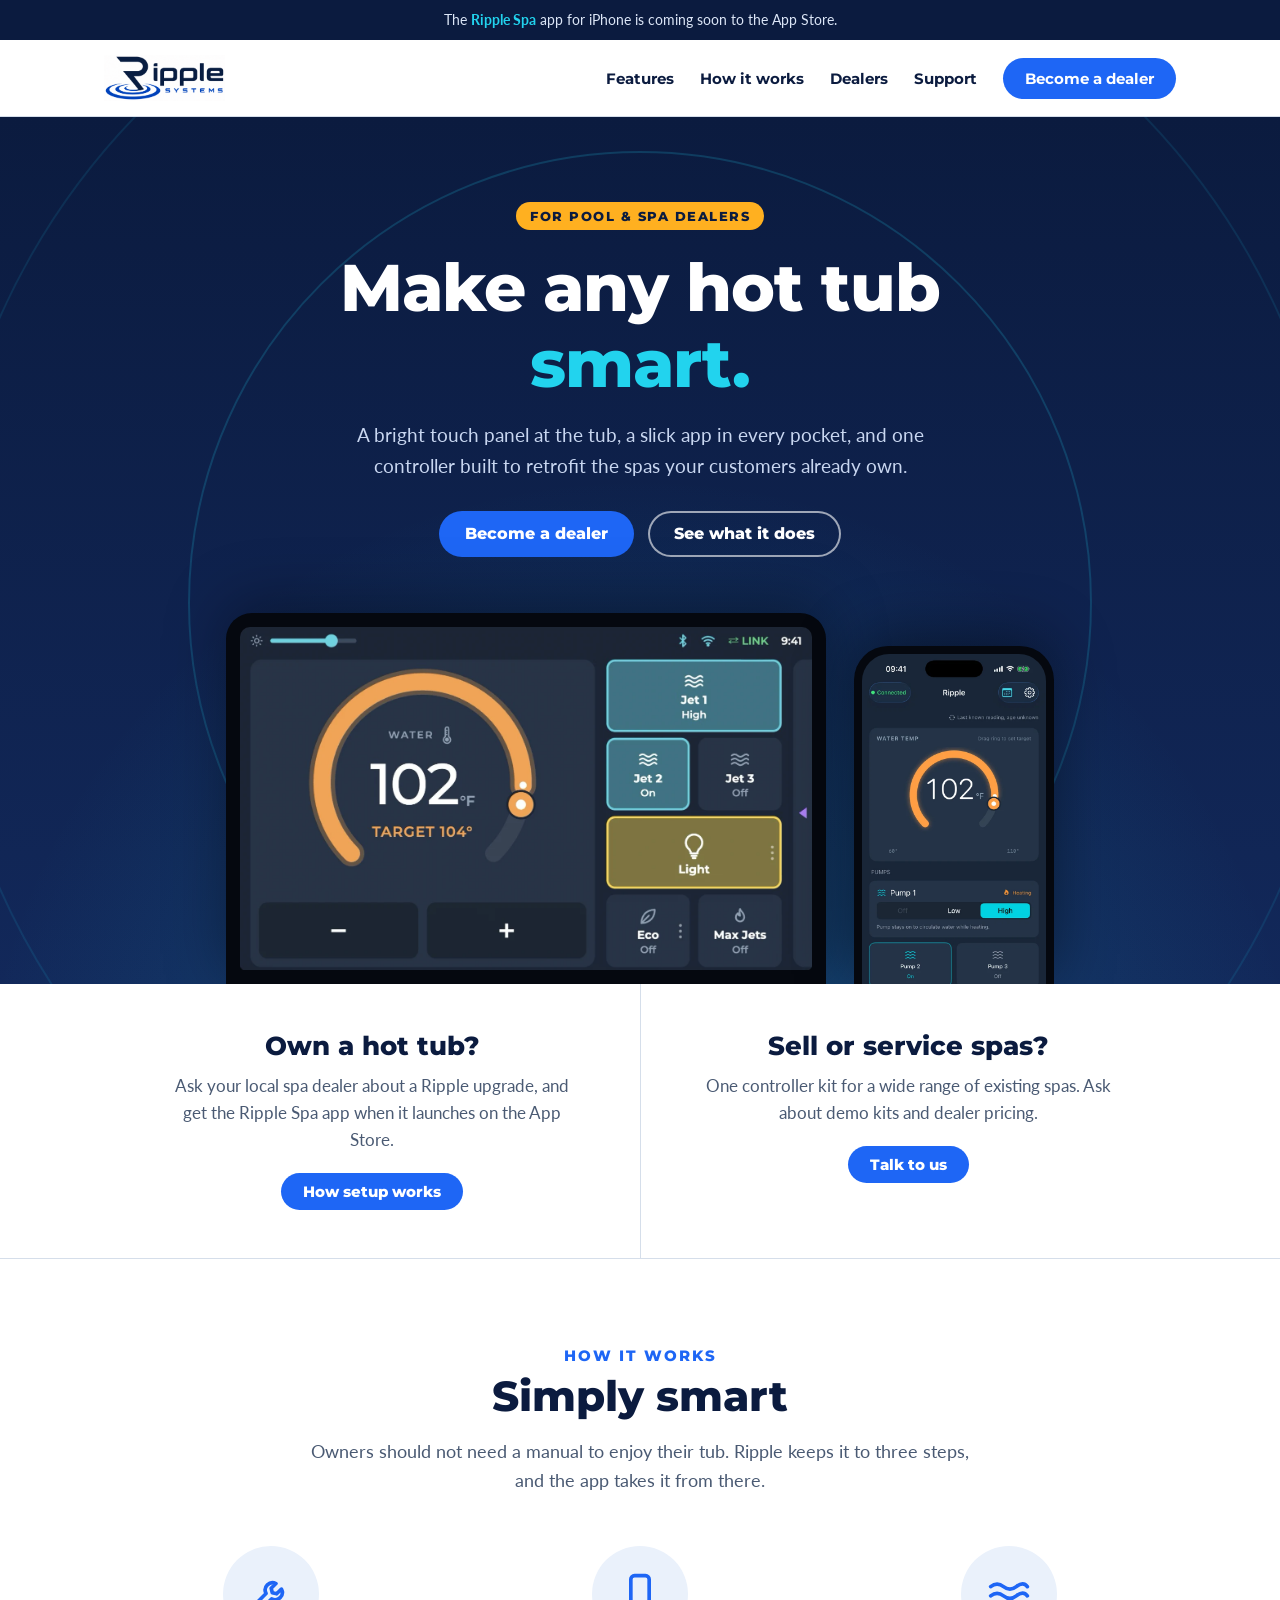
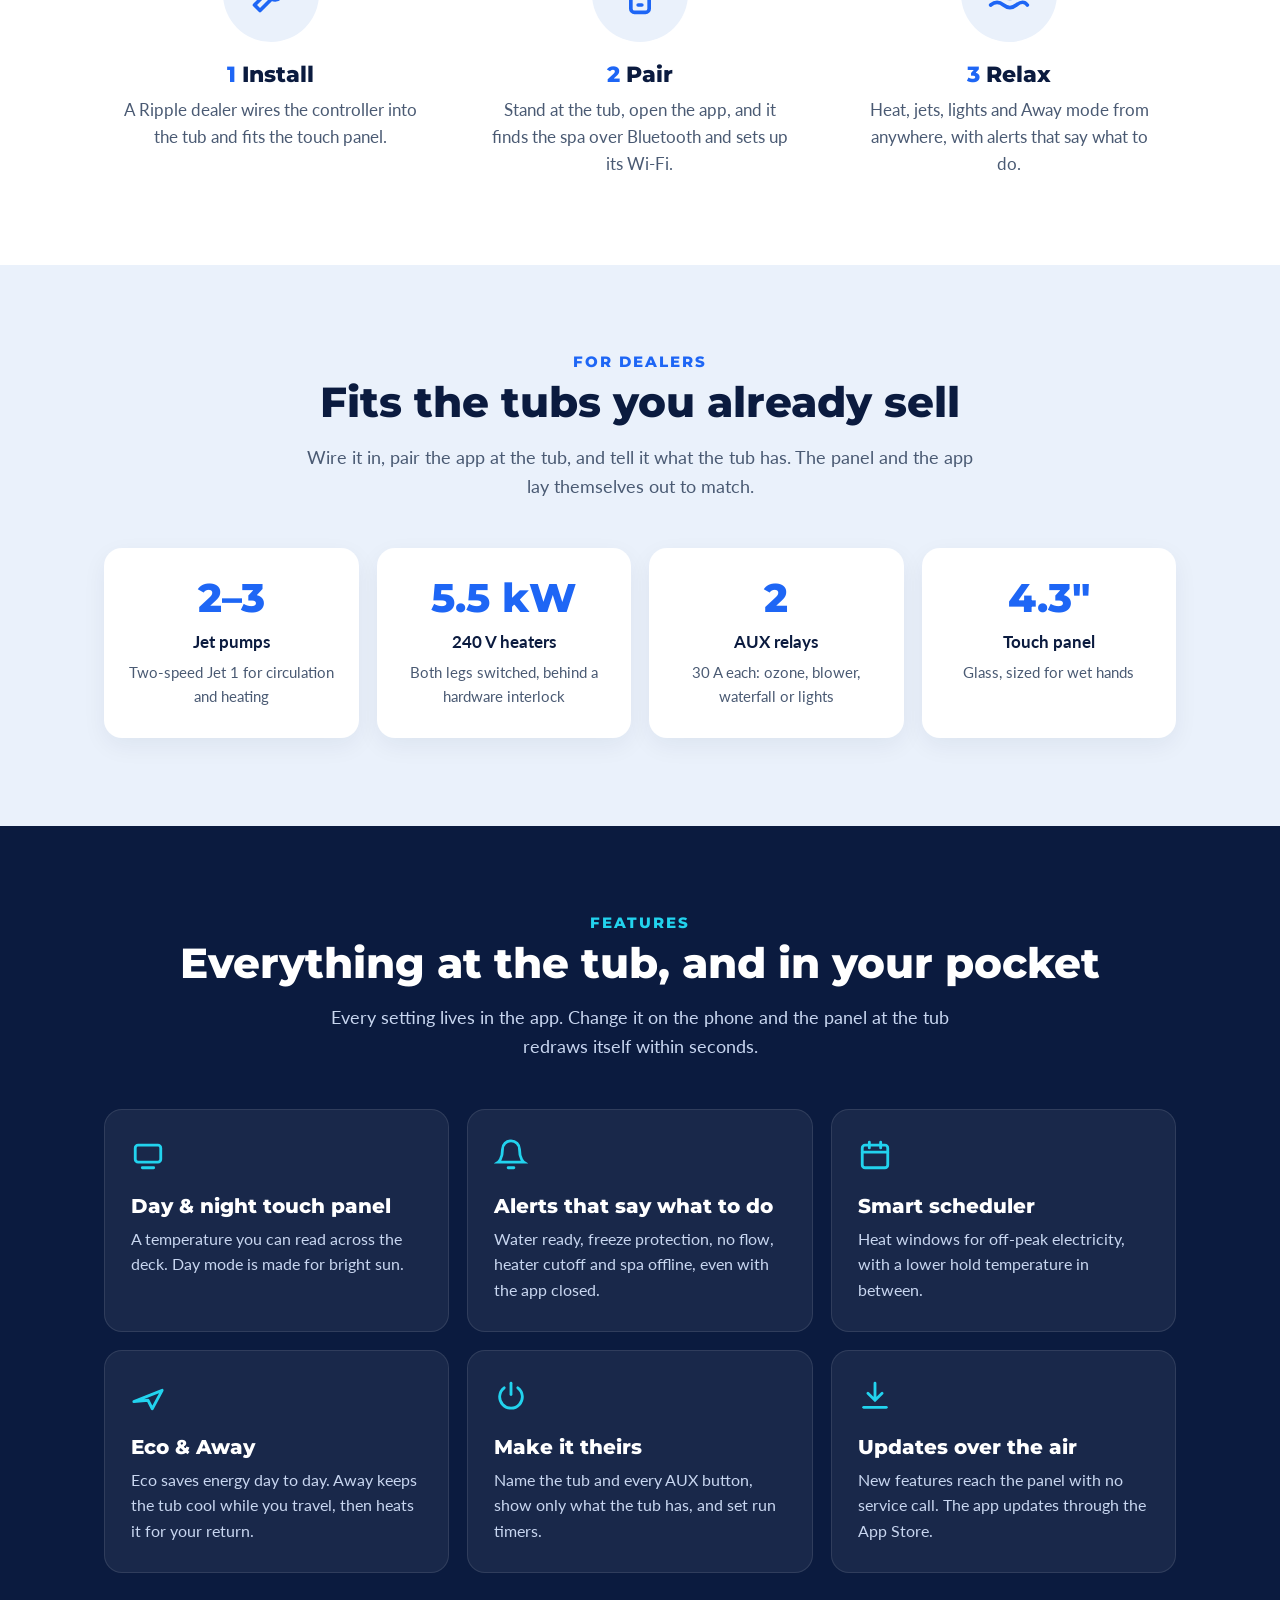
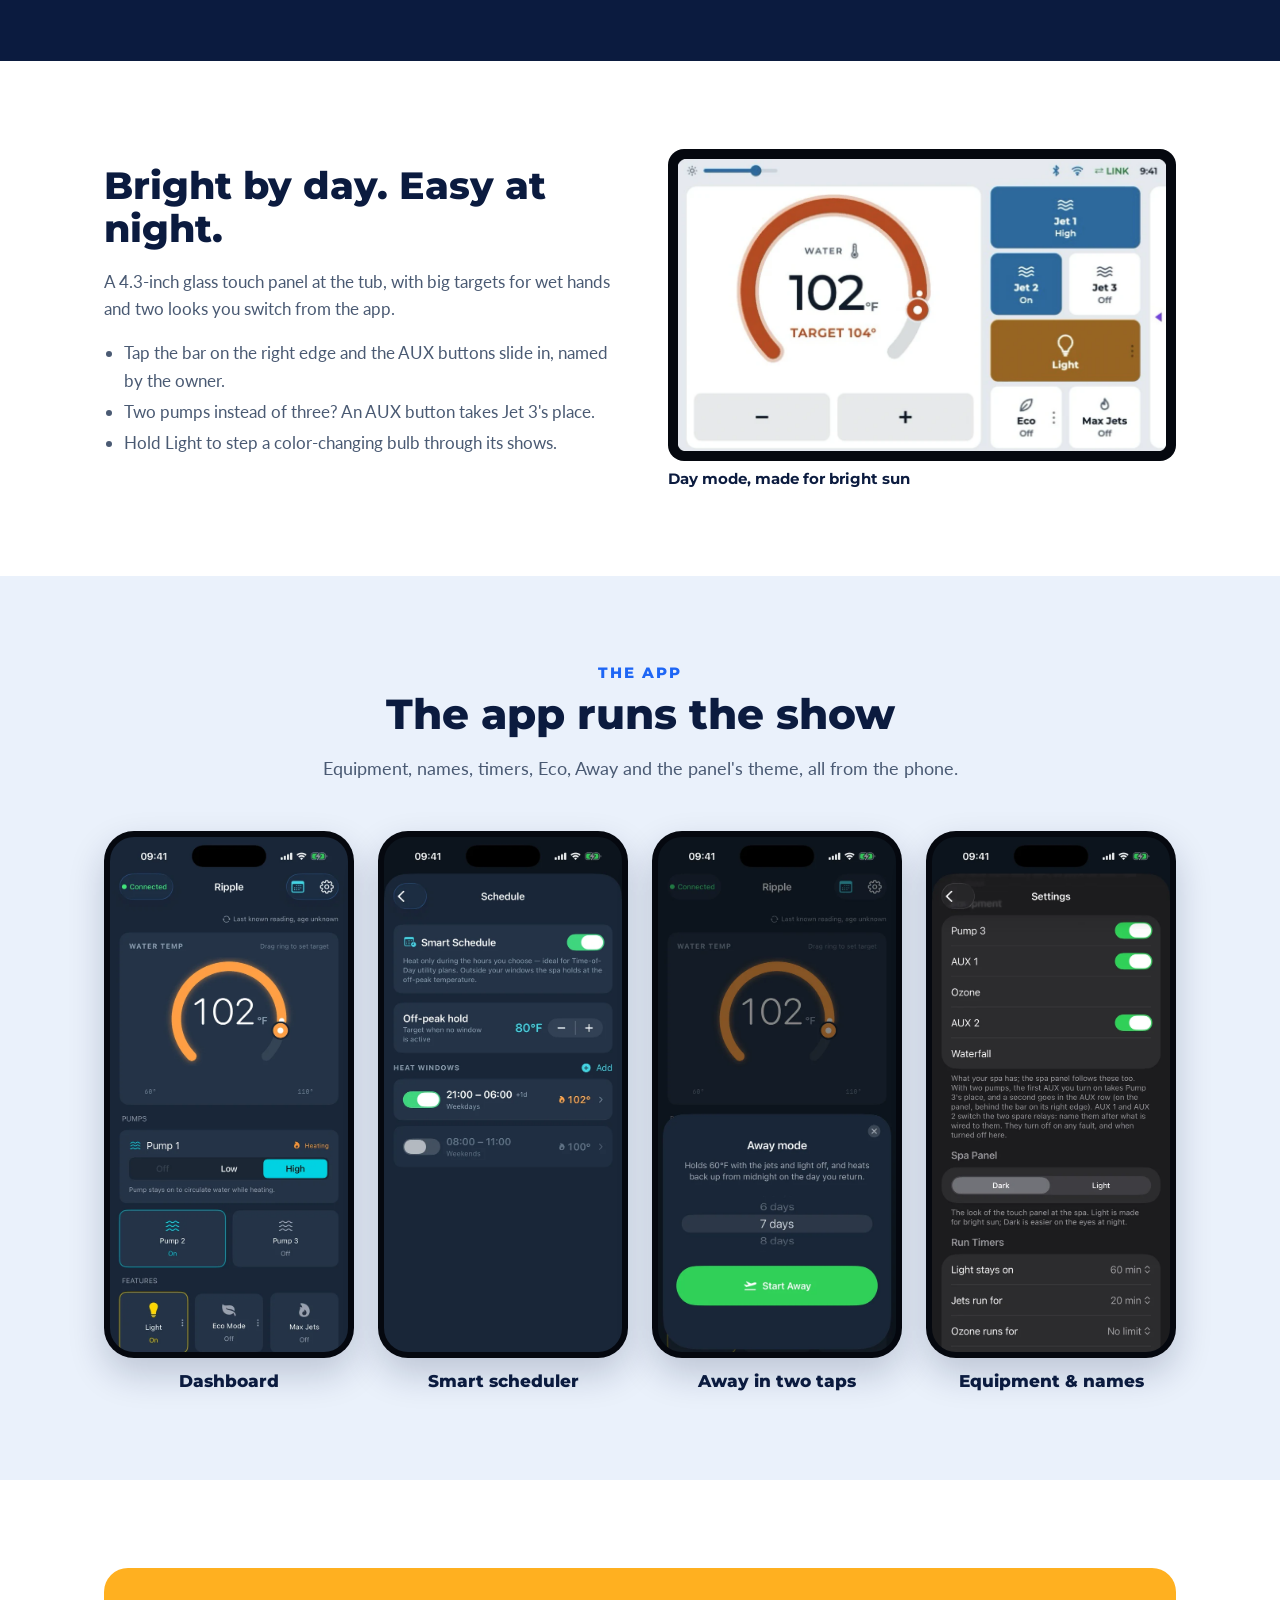
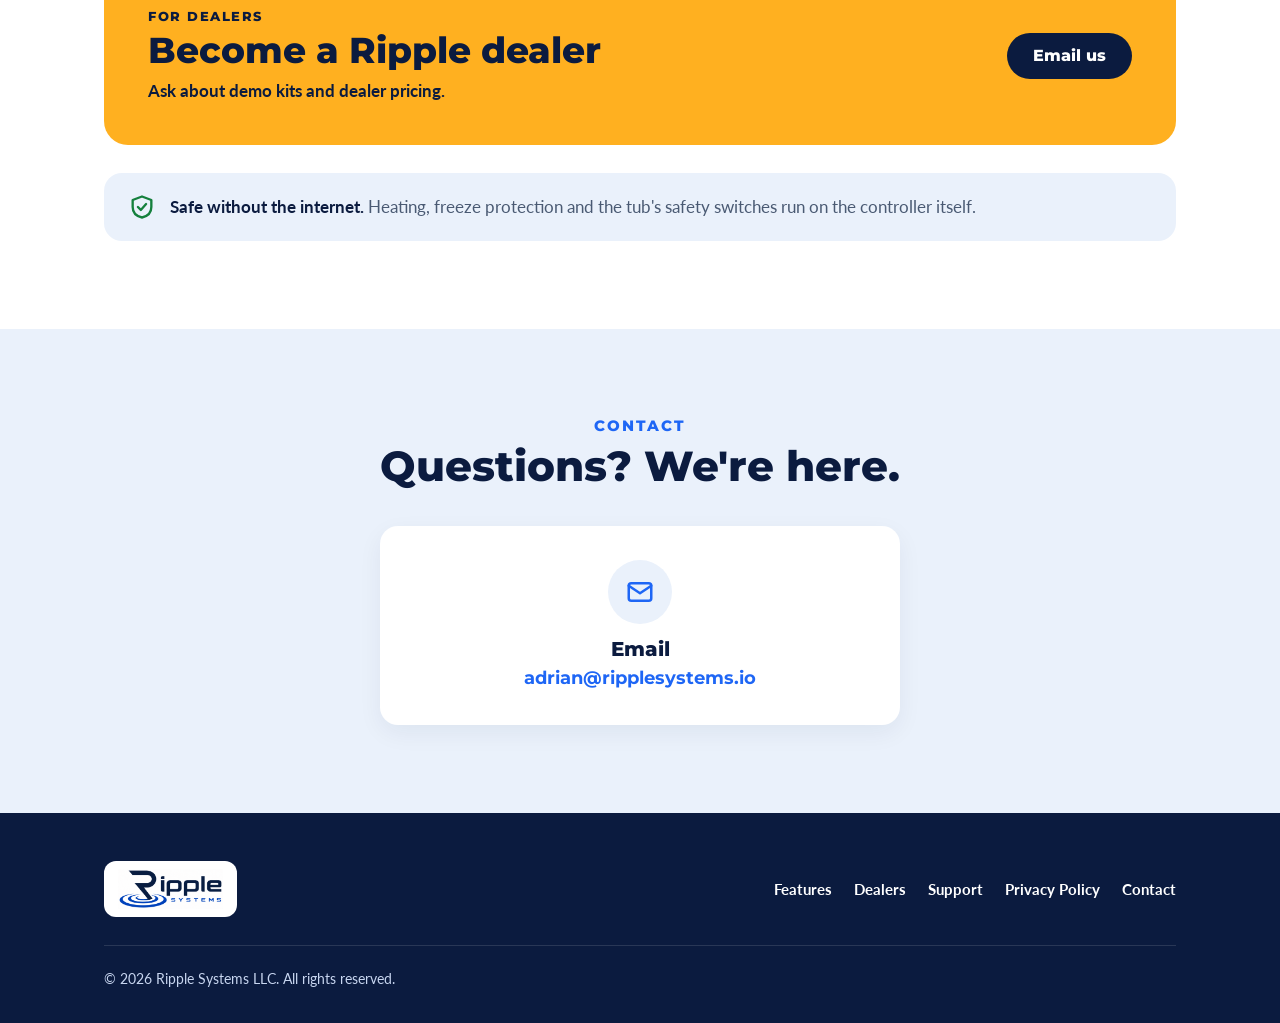
==== index.html @ 6550d997 "First revision of ripplesystems.io Home page from the dealer flyer, laid out after tidedrycleanerstx" ====
<!doctype html>
<html lang="en">
<head>
<meta charset="utf-8">
<meta name="viewport" content="width=device-width, initial-scale=1">
<title>Ripple Systems | Make any hot tub smart</title>
<meta name="description" content="Ripple retrofits the spas your customers already own with a bright touch panel, an app in every pocket, and one controller. For pool and spa dealers.">
<link rel="icon" href="/assets/favicon.png">
<link rel="apple-touch-icon" href="/assets/apple-touch-icon.png">
<link rel="preconnect" href="https://fonts.googleapis.com">
<link rel="preconnect" href="https://fonts.gstatic.com" crossorigin>
<link href="https://fonts.googleapis.com/css2?family=Montserrat:wght@600;700;800&family=Lato:wght@400;700&display=swap" rel="stylesheet">
<link rel="stylesheet" href="/styles.css">
</head>
<body>

<div class="announce">The <strong>Ripple Spa</strong> app for iPhone is coming soon to the App Store.</div>

<header class="site-header">
  <div class="wrap">
    <a class="brand" href="/"><img src="/assets/logo-banner.png" alt="Ripple Systems" width="121" height="46"></a>
    <nav class="nav" aria-label="Main">
      <a href="/#features">Features</a>
      <a href="/#how">How it works</a>
      <a href="/#dealers">Dealers</a>
      <a href="/support/">Support</a>
      <a class="btn btn-small" href="/#dealers">Become a dealer</a>
    </nav>
  </div>
</header>

<main>

  <!-- Hero -->
  <section class="hero">
    <div class="wrap">
      <span class="eyebrow">For pool &amp; spa dealers</span>
      <h1>Make any hot tub <span>smart.</span></h1>
      <p class="lead">A bright touch panel at the tub, a slick app in every pocket, and one controller built to retrofit the spas your customers already own.</p>
      <div class="actions">
        <a class="btn" href="/#dealers">Become a dealer</a>
        <a class="btn btn-ghost" href="/#features">See what it does</a>
      </div>
      <div class="devices">
        <div class="panel-frame"><img src="/assets/panel-night.webp" alt="The Ripple touch panel: water at 102°F heating to 104, jets and light on" width="1400" height="839"></div>
        <div class="phone-frame"><img src="/assets/app-dashboard.webp" alt="The Ripple Spa app's dashboard" width="600" height="1305"></div>
      </div>
    </div>
  </section>

  <!-- Two-up action band -->
  <section class="action-band" aria-label="Get started">
    <div class="wrap">
      <div class="action-col">
        <h2>Own a hot tub?</h2>
        <p>Ask your local spa dealer about a Ripple upgrade, and get the Ripple Spa app when it launches on the App Store.</p>
        <a class="btn btn-small" href="/support/#getting-started">How setup works</a>
      </div>
      <div class="action-col">
        <h2>Sell or service spas?</h2>
        <p>One controller kit for a wide range of existing spas. Ask about demo kits and dealer pricing.</p>
        <a class="btn btn-small" href="mailto:adrian@ripplesystems.io?subject=Ripple%20dealer%20inquiry">Talk to us</a>
      </div>
    </div>
  </section>

  <!-- How it works: three steps -->
  <section class="section" id="how">
    <div class="wrap">
      <h2 class="section-title"><span class="small">How it works</span>Simply smart</h2>
      <p class="section-lead">Owners should not need a manual to enjoy their tub. Ripple keeps it to three steps, and the app takes it from there.</p>
      <ol class="steps">
        <li class="step">
          <div class="step-icon"><svg viewBox="0 0 24 24" fill="none" stroke="currentColor" stroke-width="2" stroke-linecap="round" stroke-linejoin="round" aria-hidden="true"><path d="M14.7 6.3a4 4 0 0 0-5.4 5.4L3 18l3 3 6.3-6.3a4 4 0 0 0 5.4-5.4l-2.6 2.6-2.4-.6-.6-2.4z"/></svg></div>
          <h3><span class="num">1</span>Install</h3>
          <p>A Ripple dealer wires the controller into the tub and fits the touch panel.</p>
        </li>
        <li class="step">
          <div class="step-icon"><svg viewBox="0 0 24 24" fill="none" stroke="currentColor" stroke-width="2" stroke-linecap="round" stroke-linejoin="round" aria-hidden="true"><rect x="7" y="2" width="10" height="20" rx="2"/><path d="M11 18h2"/></svg></div>
          <h3><span class="num">2</span>Pair</h3>
          <p>Stand at the tub, open the app, and it finds the spa over Bluetooth and sets up its Wi-Fi.</p>
        </li>
        <li class="step">
          <div class="step-icon"><svg viewBox="0 0 24 24" fill="none" stroke="currentColor" stroke-width="2" stroke-linecap="round" aria-hidden="true"><path d="M2 8c2.5-2 4.5-2 7 0s4.5 2 7 0 4.5-2 6 0M2 13c2.5-2 4.5-2 7 0s4.5 2 7 0 4.5-2 6 0M2 18c2.5-2 4.5-2 7 0s4.5 2 7 0 4.5-2 6 0"/></svg></div>
          <h3><span class="num">3</span>Relax</h3>
          <p>Heat, jets, lights and Away mode from anywhere, with alerts that say what to do.</p>
        </li>
      </ol>
    </div>
  </section>

  <!-- Stats: fits the tubs you already sell -->
  <section class="section stats" id="dealers">
    <div class="wrap">
      <h2 class="section-title"><span class="small">For dealers</span>Fits the tubs you already sell</h2>
      <p class="section-lead">Wire it in, pair the app at the tub, and tell it what the tub has. The panel and the app lay themselves out to match.</p>
      <ul class="stat-list">
        <li class="stat"><div class="value">2–3</div><div class="label">Jet pumps</div><div class="note">Two-speed Jet 1 for circulation and heating</div></li>
        <li class="stat"><div class="value">5.5 kW</div><div class="label">240 V heaters</div><div class="note">Both legs switched, behind a hardware interlock</div></li>
        <li class="stat"><div class="value">2</div><div class="label">AUX relays</div><div class="note">30 A each: ozone, blower, waterfall or lights</div></li>
        <li class="stat"><div class="value">4.3″</div><div class="label">Touch panel</div><div class="note">Glass, sized for wet hands</div></li>
      </ul>
    </div>
  </section>

  <!-- Feature tiles -->
  <section class="section features" id="features">
    <div class="wrap">
      <h2 class="section-title"><span class="small">Features</span>Everything at the tub, and in your pocket</h2>
      <p class="section-lead">Every setting lives in the app. Change it on the phone and the panel at the tub redraws itself within seconds.</p>
      <ul class="tile-grid">
        <li class="tile">
          <svg viewBox="0 0 24 24" fill="none" stroke="currentColor" stroke-width="2" stroke-linecap="round" aria-hidden="true"><rect x="3" y="5" width="18" height="12" rx="2"/><path d="M8 21h8"/></svg>
          <h3>Day &amp; night touch panel</h3>
          <p>A temperature you can read across the deck. Day mode is made for bright sun.</p>
        </li>
        <li class="tile">
          <svg viewBox="0 0 24 24" fill="none" stroke="currentColor" stroke-width="2" stroke-linecap="round" aria-hidden="true"><path d="M6 8a6 6 0 0 1 12 0c0 7 3 9 3 9H3s3-2 3-9"/><path d="M10 21h4"/></svg>
          <h3>Alerts that say what to do</h3>
          <p>Water ready, freeze protection, no flow, heater cutoff and spa offline, even with the app closed.</p>
        </li>
        <li class="tile">
          <svg viewBox="0 0 24 24" fill="none" stroke="currentColor" stroke-width="2" stroke-linecap="round" aria-hidden="true"><rect x="3" y="5" width="18" height="16" rx="2"/><path d="M3 10h18M8 3v4M16 3v4"/></svg>
          <h3>Smart scheduler</h3>
          <p>Heat windows for off-peak electricity, with a lower hold temperature in between.</p>
        </li>
        <li class="tile">
          <svg viewBox="0 0 24 24" fill="none" stroke="currentColor" stroke-width="2" stroke-linecap="round" stroke-linejoin="round" aria-hidden="true"><path d="M2 16l20-8-7 13-3-6z"/></svg>
          <h3>Eco &amp; Away</h3>
          <p>Eco saves energy day to day. Away keeps the tub cool while you travel, then heats it for your return.</p>
        </li>
        <li class="tile">
          <svg viewBox="0 0 24 24" fill="none" stroke="currentColor" stroke-width="2" stroke-linecap="round" aria-hidden="true"><path d="M12 3v8"/><path d="M7.2 6.2a8 8 0 1 0 9.6 0"/></svg>
          <h3>Make it theirs</h3>
          <p>Name the tub and every AUX button, show only what the tub has, and set run timers.</p>
        </li>
        <li class="tile">
          <svg viewBox="0 0 24 24" fill="none" stroke="currentColor" stroke-width="2" stroke-linecap="round" aria-hidden="true"><path d="M12 3v12M7 10l5 5 5-5"/><path d="M4 20h16"/></svg>
          <h3>Updates over the air</h3>
          <p>New features reach the panel with no service call. The app updates through the App Store.</p>
        </li>
      </ul>
    </div>
  </section>

  <!-- Panel showcase -->
  <section class="section">
    <div class="wrap split">
      <div>
        <h2>Bright by day. Easy at night.</h2>
        <p>A 4.3-inch glass touch panel at the tub, with big targets for wet hands and two looks you switch from the app.</p>
        <ul>
          <li>Tap the bar on the right edge and the AUX buttons slide in, named by the owner.</li>
          <li>Two pumps instead of three? An AUX button takes Jet 3's place.</li>
          <li>Hold Light to step a color-changing bulb through its shows.</li>
        </ul>
      </div>
      <div class="panel-pair">
        <figure>
          <div class="screen"><img src="/assets/panel-day.webp" alt="The touch panel in day mode" width="1000" height="600"></div>
          <figcaption>Day mode, made for bright sun</figcaption>
        </figure>
      </div>
    </div>
  </section>

  <!-- App showcase -->
  <section class="section stats">
    <div class="wrap">
      <h2 class="section-title"><span class="small">The app</span>The app runs the show</h2>
      <p class="section-lead">Equipment, names, timers, Eco, Away and the panel's theme, all from the phone.</p>
      <ul class="phones">
        <li><div class="screen"><img src="/assets/app-dashboard.webp" alt="Dashboard: water at 102°F heating to 104" width="600" height="1305"></div><h3>Dashboard</h3></li>
        <li><div class="screen"><img src="/assets/app-schedule.webp" alt="Schedule: heat windows on weekday nights" width="600" height="1305"></div><h3>Smart scheduler</h3></li>
        <li><div class="screen"><img src="/assets/app-away.webp" alt="Away mode: a wheel of days and Start Away" width="600" height="1305"></div><h3>Away in two taps</h3></li>
        <li><div class="screen"><img src="/assets/app-equipment.webp" alt="Settings: equipment and named AUX relays" width="600" height="1305"></div><h3>Equipment &amp; names</h3></li>
      </ul>
    </div>
  </section>

  <!-- Promo + safety -->
  <section class="section">
    <div class="wrap">
      <div class="promo">
        <div>
          <div class="tag">For dealers</div>
          <h2>Become a Ripple dealer</h2>
          <p>Ask about demo kits and dealer pricing.</p>
        </div>
        <a class="btn btn-dark" href="mailto:adrian@ripplesystems.io?subject=Ripple%20dealer%20inquiry">Email us</a>
      </div>
      <div class="safety">
        <svg viewBox="0 0 24 24" fill="none" stroke="currentColor" stroke-width="2" stroke-linecap="round" stroke-linejoin="round" aria-hidden="true"><path d="M12 3l8 3v6c0 5-3.5 8-8 9-4.5-1-8-4-8-9V6z"/><path d="M8.5 12l2.5 2.5 4.5-5"/></svg>
        <span><b>Safe without the internet.</b> Heating, freeze protection and the tub's safety switches run on the controller itself.</span>
      </div>
    </div>
  </section>

  <!-- Contact -->
  <section class="section contact" id="contact">
    <div class="wrap">
      <h2 class="section-title"><span class="small">Contact</span>Questions? We're here.</h2>
      <div class="contact-card">
        <div class="icon"><svg viewBox="0 0 24 24" fill="none" stroke="currentColor" stroke-width="2" stroke-linecap="round" stroke-linejoin="round" aria-hidden="true"><rect x="3" y="5" width="18" height="14" rx="2"/><path d="M3 7l9 6 9-6"/></svg></div>
        <h3>Email</h3>
        <a class="email" href="mailto:adrian@ripplesystems.io">adrian@ripplesystems.io</a>
      </div>
    </div>
  </section>

</main>

<footer class="site-footer">
  <div class="wrap">
    <a class="footer-logo" href="/"><img src="/assets/logo-banner.png" alt="Ripple Systems" width="105" height="40"></a>
    <nav class="footer-links" aria-label="Footer">
      <a href="/#features">Features</a>
      <a href="/#dealers">Dealers</a>
      <a href="/support/">Support</a>
      <a href="/privacy/">Privacy Policy</a>
      <a href="mailto:adrian@ripplesystems.io">Contact</a>
    </nav>
    <div class="copyright">© 2026 Ripple Systems LLC. All rights reserved.</div>
  </div>
</footer>

</body>
</html>
---- styles.css ----
/* Ripple Systems — ripplesystems.io
   Layout after tidedrycleanerstx.com: a bold hero, a two-up action band, three
   icon steps, a pale stats band, a dark tile grid, a promo card, a contact band.
   Ripple's palette in their roles: blue for actions, amber for the one promo,
   navy for dark bands, pale blue for light ones. */

:root {
  --navy: #0B1B3F;
  --navy-2: #12285A;
  --blue: #1E66F5;
  --blue-dark: #1553C9;
  --cyan: #22D3EE;
  --amber: #FFB020;
  --pale: #EAF1FB;
  --ink: #0B1B3F;
  --muted: #4A5A73;
  --line: #D5DEEA;
  --white: #FFFFFF;
  --radius: 18px;
  --wrap: 1120px;
}

* { box-sizing: border-box; }

html { scroll-behavior: smooth; }

body {
  margin: 0;
  background: var(--white);
  color: var(--ink);
  font: 17px/1.6 'Lato', system-ui, sans-serif;
  -webkit-font-smoothing: antialiased;
}

h1, h2, h3 {
  font-family: 'Montserrat', system-ui, sans-serif;
  line-height: 1.15;
  margin: 0;
}

img { max-width: 100%; height: auto; display: block; }

a { color: var(--blue); }
a:hover { color: var(--blue-dark); }

.wrap { max-width: var(--wrap); margin: 0 auto; padding: 0 24px; }

/* ── Buttons: pills, heavy type, like the reference ─────────────────────── */
.btn {
  display: inline-block;
  padding: 15px 26px;
  border-radius: 100px;
  background: var(--blue);
  color: var(--white);
  font: 800 16px/1 'Montserrat', sans-serif;
  text-decoration: none;
  transition: background-color 200ms;
}
.btn:hover { background: var(--blue-dark); color: var(--white); }
.btn-small { padding: 11px 22px; font-size: 15px; }
.btn-light { background: var(--white); color: var(--navy); }
.btn-light:hover { background: var(--pale); color: var(--navy); }
.btn-dark { background: var(--navy); color: var(--white); }
.btn-dark:hover { background: var(--navy-2); color: var(--white); }
.btn-ghost { background: transparent; color: var(--white); box-shadow: inset 0 0 0 2px rgba(255,255,255,0.6); }
.btn-ghost:hover { background: rgba(255,255,255,0.1); color: var(--white); }

/* ── Announcement bar ───────────────────────────────────────────────────── */
.announce {
  background: var(--navy);
  color: #DCE6F7;
  font-size: 14px;
  text-align: center;
  padding: 9px 16px;
}
.announce strong { color: var(--cyan); }

/* ── Header ─────────────────────────────────────────────────────────────── */
.site-header {
  position: sticky; top: 0; z-index: 50;
  background: var(--white);
  border-bottom: 1px solid var(--line);
}
.site-header .wrap {
  display: flex; align-items: center; justify-content: space-between;
  gap: 20px; min-height: 76px;
}
.brand img { height: 46px; width: auto; }
.nav { display: flex; align-items: center; gap: 26px; }
.nav a {
  color: var(--ink);
  font: 700 15px 'Montserrat', sans-serif;
  text-decoration: none;
}
.nav a:hover { color: var(--blue); }
.nav .btn { color: var(--white); }

/* ── Hero ───────────────────────────────────────────────────────────────── */
.hero {
  position: relative;
  overflow: hidden;
  background:
    radial-gradient(circle at 50% 118%, rgba(34,211,238,0.22), transparent 55%),
    linear-gradient(180deg, var(--navy) 0%, var(--navy-2) 100%);
  color: var(--white);
  text-align: center;
  padding: 84px 0 0;
}
/* Ripples: concentric rings behind the headline */
.hero::before, .hero::after {
  content: ""; position: absolute; left: 50%; top: 56%;
  border-radius: 50%; border: 2px solid rgba(34,211,238,0.18);
  transform: translate(-50%, -50%); pointer-events: none;
}
.hero::before { width: 900px; height: 900px; }
.hero::after { width: 1400px; height: 1400px; border-color: rgba(34,211,238,0.10); }
.hero .wrap { position: relative; z-index: 1; }
.eyebrow {
  display: inline-block;
  padding: 6px 14px;
  border-radius: 100px;
  background: var(--amber);
  color: var(--navy);
  font: 800 13px 'Montserrat', sans-serif;
  letter-spacing: 1.5px;
  text-transform: uppercase;
}
.hero h1 {
  margin: 20px auto 0;
  max-width: 820px;
  font-size: clamp(40px, 6vw, 66px);
  font-weight: 800;
  letter-spacing: -1px;
}
.hero h1 span { color: var(--cyan); }
.hero p.lead {
  margin: 18px auto 0;
  max-width: 640px;
  color: #C8D6F0;
  font-size: 19px;
}
.hero .actions { margin-top: 30px; display: flex; gap: 14px; justify-content: center; flex-wrap: wrap; }

.devices {
  position: relative;
  margin: 56px auto 0;
  max-width: 880px;
  display: flex; align-items: flex-end; justify-content: center; gap: 28px;
}
.panel-frame {
  flex: 1 1 auto;
  max-width: 600px;
  padding: 14px;
  border-radius: 26px 26px 0 0;
  background: #05080F;
  box-shadow: 0 -10px 60px rgba(0,0,0,0.35);
}
.panel-frame img { border-radius: 10px 10px 0 0; }
.phone-frame {
  flex: 0 0 auto;
  width: 200px;
  padding: 8px 8px 0;
  border-radius: 34px 34px 0 0;
  background: #05080F;
  box-shadow: 0 -10px 60px rgba(0,0,0,0.45);
}
.phone-frame img { border-radius: 27px 27px 0 0; height: 330px; object-fit: cover; object-position: top; }

/* ── Two-up action band ─────────────────────────────────────────────────── */
.action-band { background: var(--white); border-bottom: 1px solid var(--line); }
.action-band .wrap { display: grid; grid-template-columns: 1fr 1fr; }
.action-col { padding: 48px 40px; text-align: center; }
.action-col + .action-col { border-left: 1px solid var(--line); }
.action-col h2 { font-size: 26px; font-weight: 800; }
.action-col p { margin: 10px auto 20px; max-width: 420px; color: var(--muted); }

/* ── Section basics ─────────────────────────────────────────────────────── */
.section { padding: 88px 0; }
.section-title { font-size: clamp(30px, 4vw, 42px); font-weight: 800; text-align: center; }
.section-title .small {
  display: block; margin-bottom: 8px;
  color: var(--blue);
  font-size: 15px; font-weight: 800; letter-spacing: 2px; text-transform: uppercase;
}
.section-lead { margin: 16px auto 0; max-width: 680px; text-align: center; color: var(--muted); font-size: 18px; }

/* ── Three steps ────────────────────────────────────────────────────────── */
.steps { list-style: none; margin: 52px 0 0; padding: 0; display: grid; grid-template-columns: repeat(3, 1fr); gap: 36px; }
.step { text-align: center; }
.step-icon {
  width: 96px; height: 96px; margin: 0 auto 20px;
  border-radius: 50%;
  display: grid; place-items: center;
  background: var(--pale); color: var(--blue);
}
.step-icon svg { width: 44px; height: 44px; }
.step h3 { font-size: 22px; font-weight: 800; }
.step h3 .num { color: var(--blue); margin-right: 6px; }
.step p { margin: 8px auto 0; max-width: 300px; color: var(--muted); }

/* ── Stats band ─────────────────────────────────────────────────────────── */
.stats { background: var(--pale); }
.stat-list { list-style: none; margin: 48px 0 0; padding: 0; display: grid; grid-template-columns: repeat(4, 1fr); gap: 18px; }
.stat {
  padding: 30px 18px;
  border-radius: var(--radius);
  background: var(--white);
  text-align: center;
  box-shadow: 0 8px 24px rgba(11,27,63,0.06);
}
.stat .value { font: 800 40px/1 'Montserrat', sans-serif; color: var(--blue); }
.stat .label { margin-top: 10px; font-weight: 700; }
.stat .note { margin-top: 4px; color: var(--muted); font-size: 15px; }

/* ── Feature tiles on navy ──────────────────────────────────────────────── */
.features { background: var(--navy); color: var(--white); }
.features .section-title .small { color: var(--cyan); }
.features .section-lead { color: #C8D6F0; }
.tile-grid { list-style: none; margin: 48px 0 0; padding: 0; display: grid; grid-template-columns: repeat(3, 1fr); gap: 18px; }
.tile {
  padding: 28px 26px;
  border-radius: var(--radius);
  background: rgba(255,255,255,0.06);
  border: 1px solid rgba(255,255,255,0.10);
}
.tile svg { width: 34px; height: 34px; color: var(--cyan); }
.tile h3 { margin-top: 16px; font-size: 20px; font-weight: 800; }
.tile p { margin: 8px 0 0; color: #C8D6F0; font-size: 16px; }

/* ── Showcase rows ──────────────────────────────────────────────────────── */
.split { display: grid; grid-template-columns: 1fr 1fr; gap: 56px; align-items: center; }
.split h2 { font-size: clamp(28px, 3.5vw, 38px); font-weight: 800; }
.split p { color: var(--muted); }
.split ul { padding-left: 20px; color: var(--muted); }
.split li { margin: 4px 0; }
.panel-pair { display: grid; gap: 16px; }
.panel-pair figure { margin: 0; }
.panel-pair .screen { padding: 10px; border-radius: 16px; background: #05080F; }
.panel-pair .screen img { border-radius: 6px; }
.panel-pair figcaption { margin-top: 8px; font: 700 15px 'Montserrat', sans-serif; }

.phones { list-style: none; margin: 48px 0 0; padding: 0; display: grid; grid-template-columns: repeat(4, 1fr); gap: 24px; }
.phones li { text-align: center; }
.phones .screen { padding: 6px; border-radius: 30px; background: #05080F; box-shadow: 0 16px 36px rgba(11,27,63,0.2); }
.phones .screen img { border-radius: 24px; aspect-ratio: 9 / 19.5; object-fit: cover; object-position: top; width: 100%; }
.phones h3 { margin-top: 14px; font-size: 17px; font-weight: 800; }

/* ── Promo card ─────────────────────────────────────────────────────────── */
.promo {
  display: flex; align-items: center; justify-content: space-between; gap: 24px; flex-wrap: wrap;
  padding: 40px 44px;
  border-radius: 24px;
  background: var(--amber);
  color: var(--navy);
}
.promo .tag { font: 800 13px 'Montserrat', sans-serif; letter-spacing: 1.5px; text-transform: uppercase; }
.promo h2 { margin-top: 6px; font-size: clamp(26px, 3.4vw, 36px); font-weight: 800; }
.promo p { margin: 6px 0 0; font-weight: 700; }

.safety {
  margin-top: 28px;
  display: flex; gap: 14px; align-items: center;
  padding: 20px 24px;
  border-radius: var(--radius);
  background: var(--pale);
  color: var(--muted);
}
.safety svg { flex: 0 0 auto; width: 28px; height: 28px; color: #15803D; }
.safety b { color: var(--ink); }

/* ── Contact band ───────────────────────────────────────────────────────── */
.contact { background: var(--pale); text-align: center; }
.contact-card {
  margin: 36px auto 0; max-width: 520px;
  padding: 34px;
  border-radius: var(--radius);
  background: var(--white);
  box-shadow: 0 8px 24px rgba(11,27,63,0.06);
}
.contact-card .icon { width: 64px; height: 64px; margin: 0 auto 14px; border-radius: 50%; display: grid; place-items: center; background: var(--pale); color: var(--blue); }
.contact-card .icon svg { width: 30px; height: 30px; }
.contact-card h3 { font-size: 20px; font-weight: 800; }
.contact-card a.email { display: inline-block; margin-top: 6px; font: 700 18px 'Montserrat', sans-serif; text-decoration: none; }

/* ── Footer ─────────────────────────────────────────────────────────────── */
.site-footer { background: var(--navy); color: #C8D6F0; padding: 48px 0 32px; font-size: 15px; }
.site-footer .wrap { display: flex; flex-wrap: wrap; gap: 28px; align-items: center; justify-content: space-between; }
.footer-logo { padding: 8px 14px; border-radius: 12px; background: var(--white); }
.footer-logo img { height: 40px; width: auto; }
.footer-links { display: flex; flex-wrap: wrap; gap: 22px; }
.footer-links a { color: var(--white); text-decoration: none; font-weight: 700; }
.footer-links a:hover { color: var(--cyan); }
.copyright { flex-basis: 100%; padding-top: 22px; border-top: 1px solid rgba(255,255,255,0.12); font-size: 14px; }

/* ── Text pages (privacy, support) ──────────────────────────────────────── */
.page-hero { background: var(--navy); color: var(--white); padding: 64px 0 56px; text-align: center; }
.page-hero h1 { font-size: clamp(34px, 5vw, 50px); font-weight: 800; }
.page-hero p { margin: 12px auto 0; max-width: 620px; color: #C8D6F0; }
.page-hero a { color: var(--cyan); }
.prose { max-width: 780px; margin: 0 auto; padding: 64px 24px 88px; }
.prose h2 { margin: 44px 0 10px; font-size: 26px; font-weight: 800; }
.prose h2:first-child { margin-top: 0; }
.prose p, .prose li { color: #2B3B55; }
.prose ul, .prose ol { padding-left: 22px; }
.prose li { margin: 6px 0; }
.prose .meta { color: var(--muted); font-size: 15px; }
.table-wrap { overflow-x: auto; margin: 14px 0; }
.prose table { width: 100%; border-collapse: collapse; font-size: 16px; }
.prose th, .prose td { padding: 12px 14px; border-bottom: 1px solid var(--line); text-align: left; vertical-align: top; }
.prose th { background: var(--pale); font-family: 'Montserrat', sans-serif; font-size: 14px; }
.callout { margin: 20px 0; padding: 18px 22px; border-radius: 14px; background: var(--pale); }

/* ── Small screens ──────────────────────────────────────────────────────── */
@media (max-width: 860px) {
  .site-header .wrap { flex-wrap: wrap; justify-content: center; padding-top: 12px; padding-bottom: 12px; }
  .nav { flex-wrap: wrap; justify-content: center; gap: 14px 20px; }
  .action-band .wrap { grid-template-columns: 1fr; }
  .action-col + .action-col { border-left: 0; border-top: 1px solid var(--line); }
  .steps, .tile-grid { grid-template-columns: 1fr; }
  .stat-list, .phones { grid-template-columns: 1fr 1fr; }
  .split { grid-template-columns: 1fr; gap: 32px; }
  .phone-frame { display: none; }
  .section { padding: 64px 0; }
  .promo { padding: 32px 26px; }
}
@media (max-width: 480px) {
  body { font-size: 16px; }
  .wrap { padding: 0 16px; }
  .brand img { height: 38px; }
  .action-col { padding: 40px 8px; }
  .stat .value { font-size: 32px; }
}
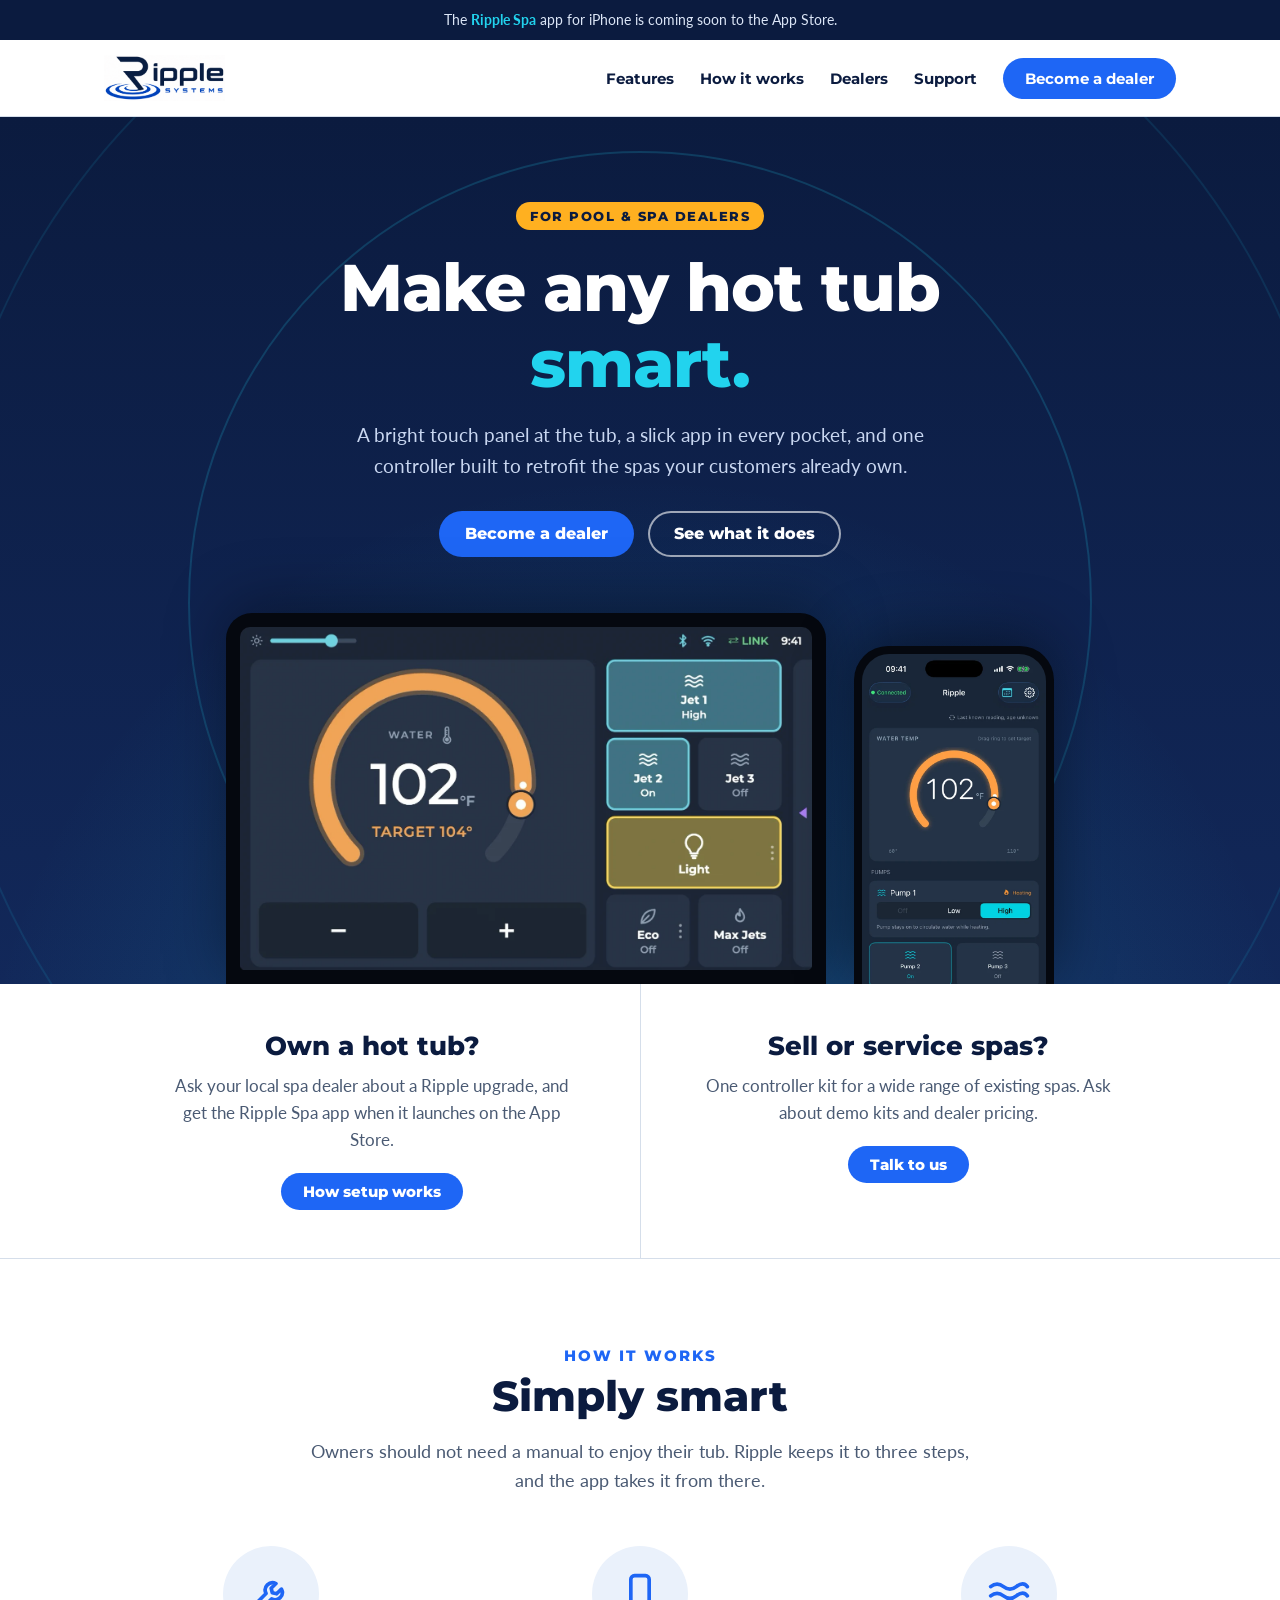
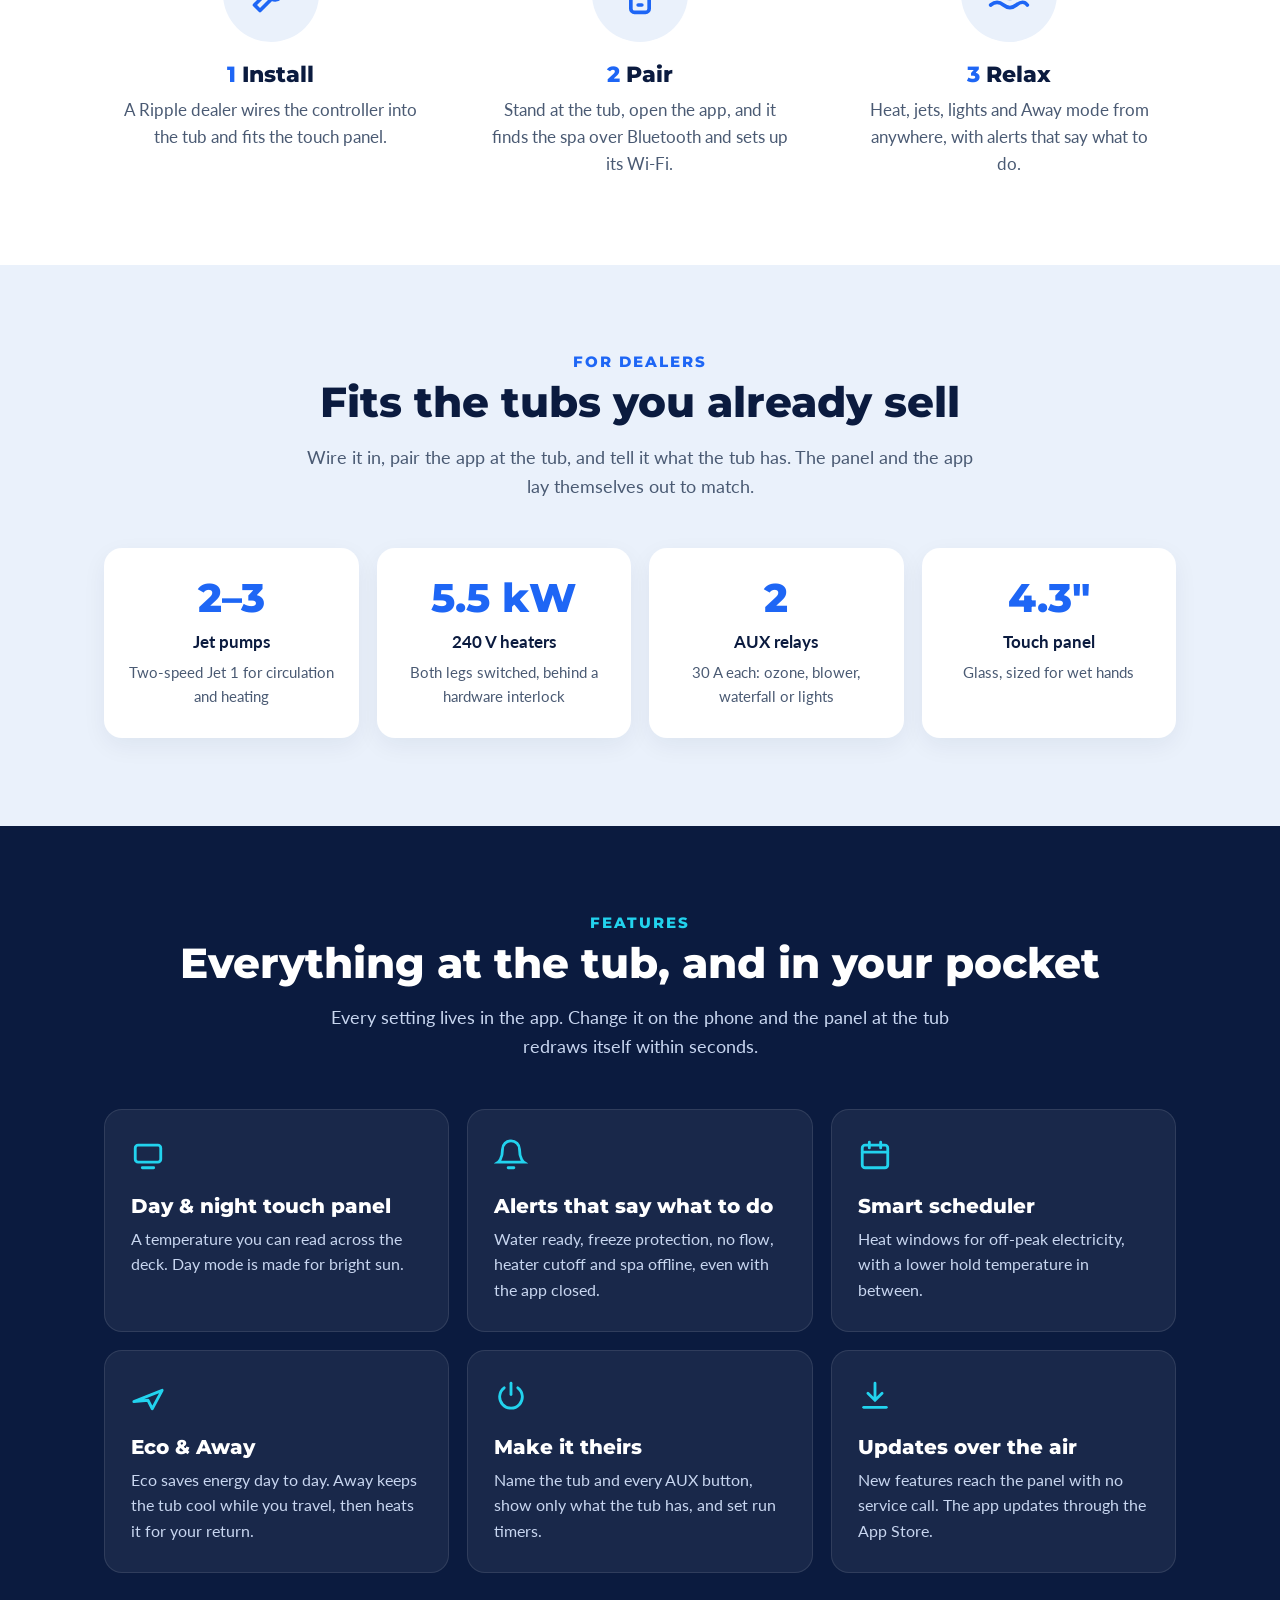
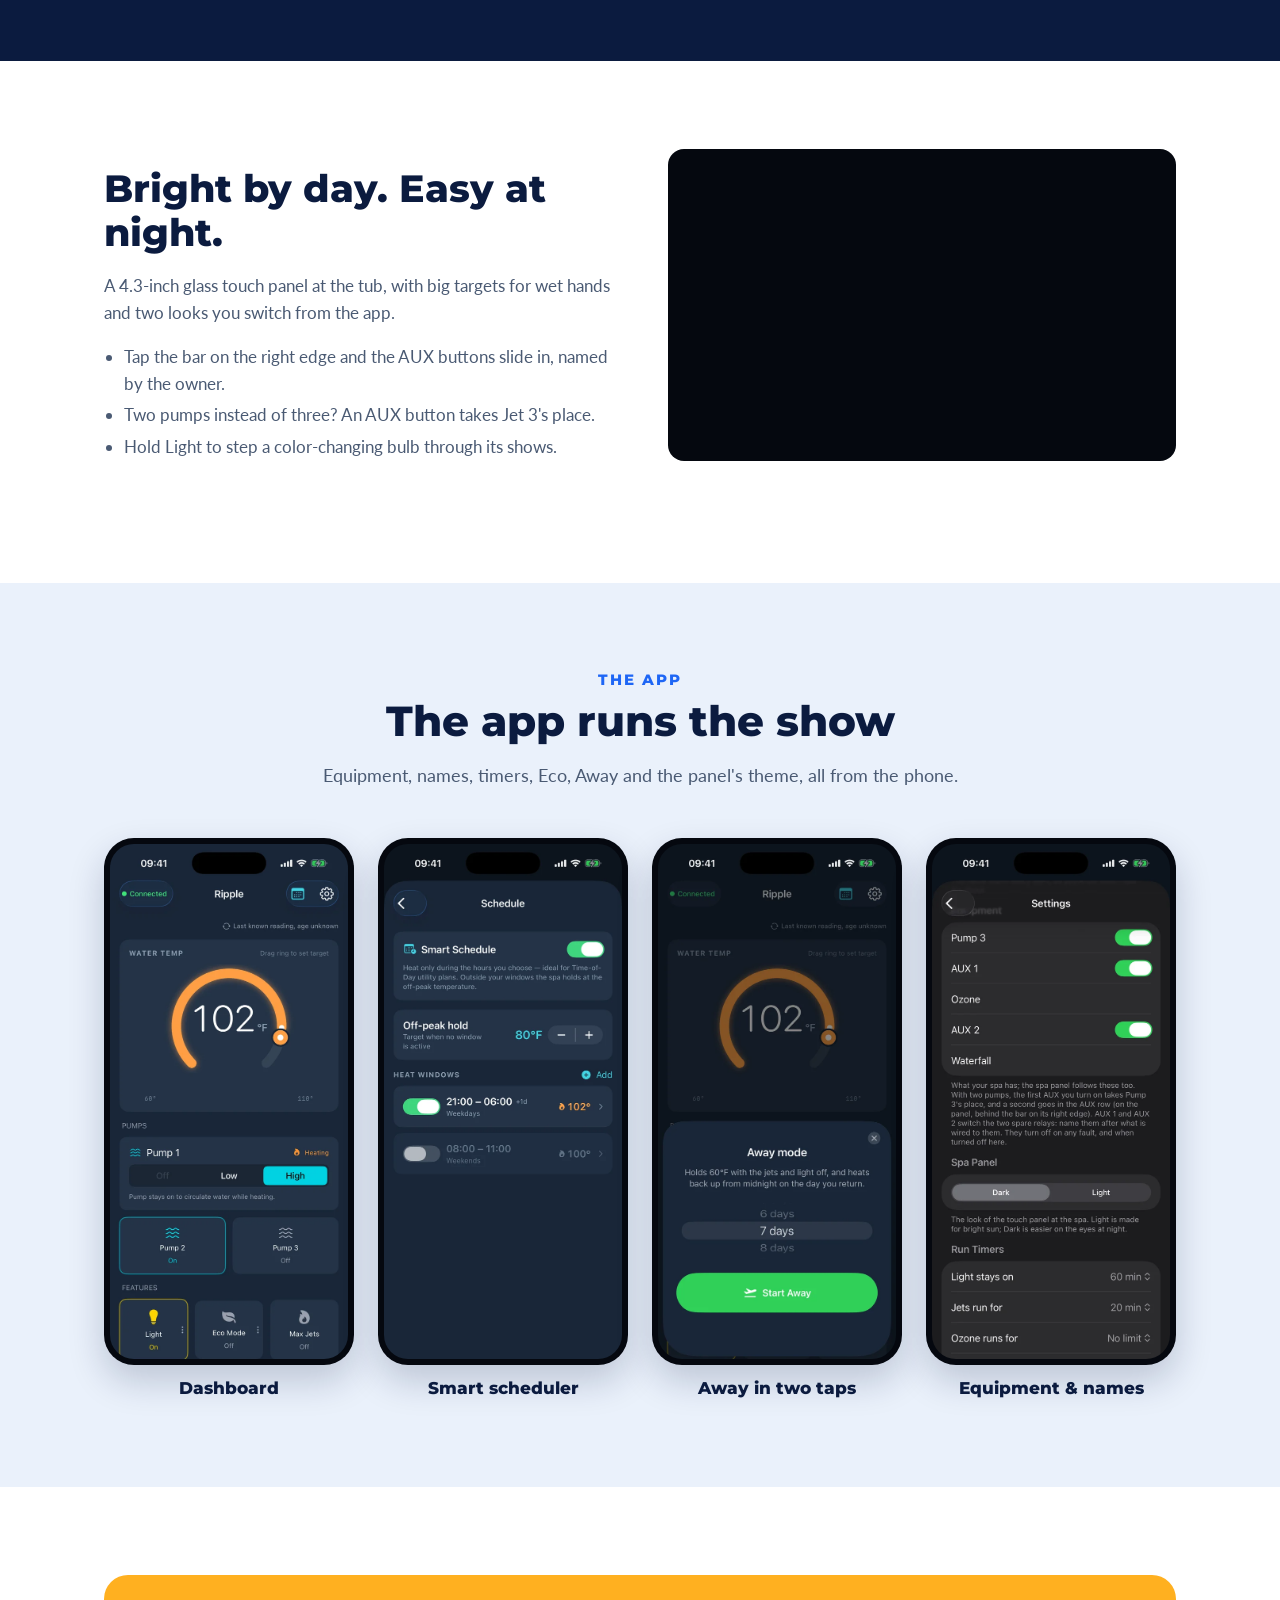
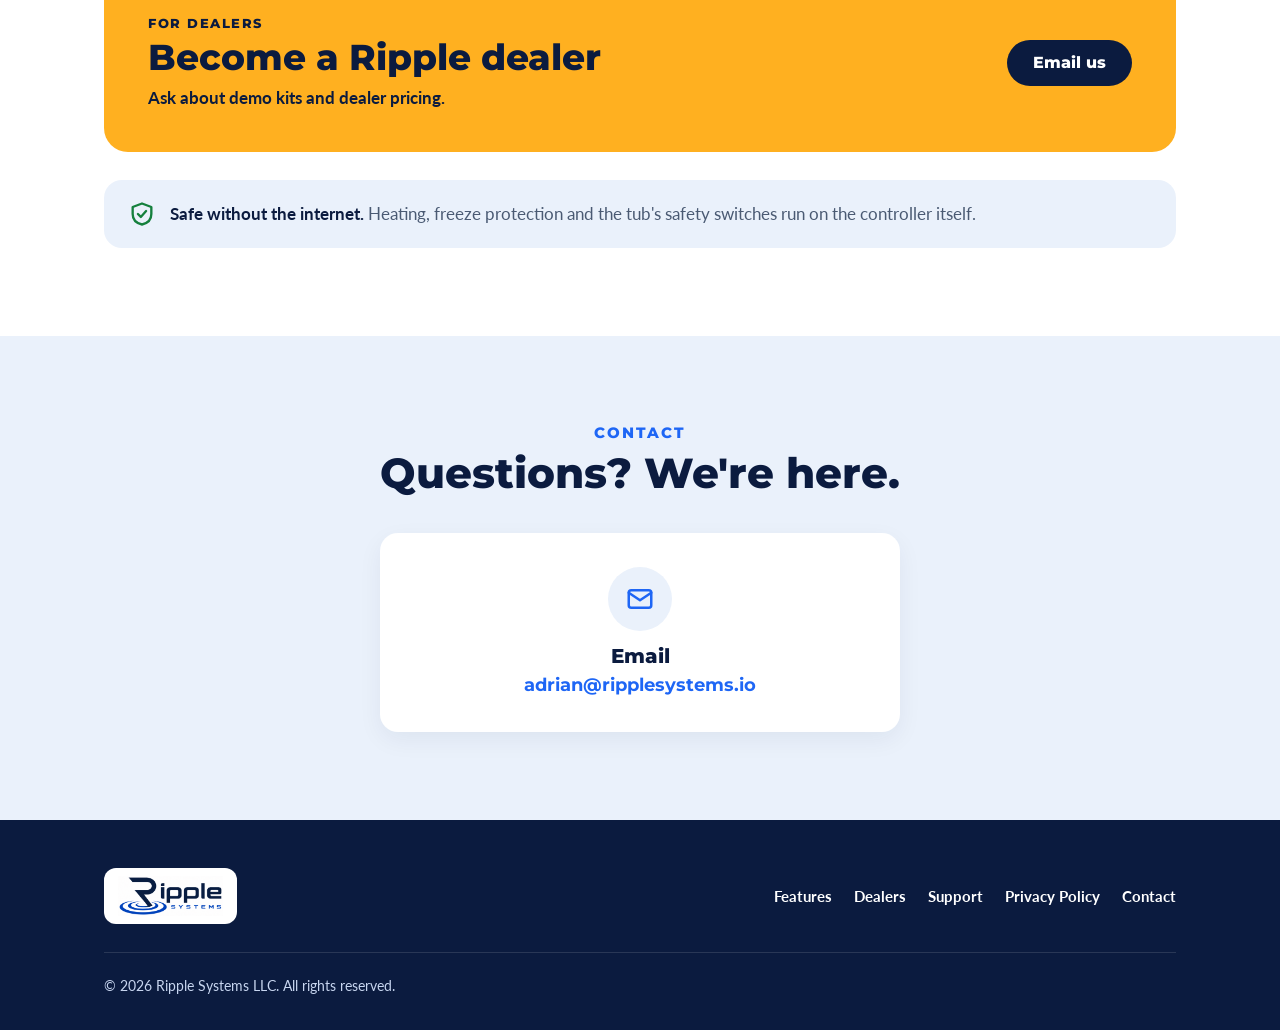
==== commit 40fed59f: "Rotate the panel image: day mode, night mode, the AUX curtain The "Bright by day. Easy at night." im" ====
--- a/index.html
+++ b/index.html
@@ -144,7 +144,7 @@
   </section>
 
   <!-- Panel showcase -->
-  <section class="section">
+  <section class="section" id="panel">
     <div class="wrap split">
       <div>
         <h2>Bright by day. Easy at night.</h2>
@@ -155,11 +155,20 @@
           <li>Hold Light to step a color-changing bulb through its shows.</li>
         </ul>
       </div>
-      <div class="panel-pair">
-        <figure>
-          <div class="screen"><img src="/assets/panel-day.webp" alt="The touch panel in day mode" width="1000" height="600"></div>
-          <figcaption>Day mode, made for bright sun</figcaption>
-        </figure>
+      <!-- Rotates day mode, night mode and the AUX curtain, 4 s each -->
+      <div class="panel-rotator" aria-label="The touch panel: day mode, night mode, and the AUX curtain">
+        <div class="screen">
+          <div class="slides">
+            <img class="slide" src="/assets/panel-day.webp" alt="The touch panel in day mode" width="1000" height="600">
+            <img class="slide" src="/assets/panel-night.webp" alt="The touch panel in night mode" width="1400" height="839">
+            <img class="slide" src="/assets/panel-aux.webp" alt="The AUX curtain slid in, with Ozone on and Waterfall off" width="1000" height="598">
+          </div>
+        </div>
+        <div class="captions">
+          <span class="slide">Day mode, made for bright sun</span>
+          <span class="slide">Night mode, easy on the eyes</span>
+          <span class="slide">The AUX curtain slides in, named by the owner</span>
+        </div>
       </div>
     </div>
   </section>
--- a/styles.css
+++ b/styles.css
@@ -23,6 +23,9 @@
 * { box-sizing: border-box; }
 
 html { scroll-behavior: smooth; }
+/* Anchor jumps (#features, #panel…) stop below the sticky header */
+[id] { scroll-margin-top: 96px; }
+@media (max-width: 860px) { [id] { scroll-margin-top: 150px; } }
 
 body {
   margin: 0;
@@ -238,6 +241,28 @@
 .panel-pair .screen { padding: 10px; border-radius: 16px; background: #05080F; }
 .panel-pair .screen img { border-radius: 6px; }
 .panel-pair figcaption { margin-top: 8px; font: 700 15px 'Montserrat', sans-serif; }
+
+/* Panel rotator: three slides crossfade, 4 s each, CSS only */
+.panel-rotator .screen { padding: 10px; border-radius: 16px; background: #05080F; }
+.panel-rotator .slides { position: relative; aspect-ratio: 5 / 3; border-radius: 6px; overflow: hidden; }
+.panel-rotator .slides img { position: absolute; inset: 0; width: 100%; height: 100%; object-fit: cover; }
+.panel-rotator .captions { position: relative; height: 24px; margin-top: 10px; }
+.panel-rotator .captions span { position: absolute; left: 0; top: 0; font: 700 15px 'Montserrat', sans-serif; }
+.panel-rotator .slide { opacity: 0; animation: panel-rotate 12s infinite; }
+.panel-rotator .slide:nth-child(1) { animation-delay: 0s; }
+.panel-rotator .slide:nth-child(2) { animation-delay: -8s; }
+.panel-rotator .slide:nth-child(3) { animation-delay: -4s; }
+@keyframes panel-rotate {
+  0%   { opacity: 1; }
+  29%  { opacity: 1; }
+  34%  { opacity: 0; }
+  95%  { opacity: 0; }
+  100% { opacity: 1; }
+}
+@media (prefers-reduced-motion: reduce) {
+  .panel-rotator .slide { animation: none; }
+  .panel-rotator .slide:nth-child(1) { opacity: 1; }
+}
 
 .phones { list-style: none; margin: 48px 0 0; padding: 0; display: grid; grid-template-columns: repeat(4, 1fr); gap: 24px; }
 .phones li { text-align: center; }
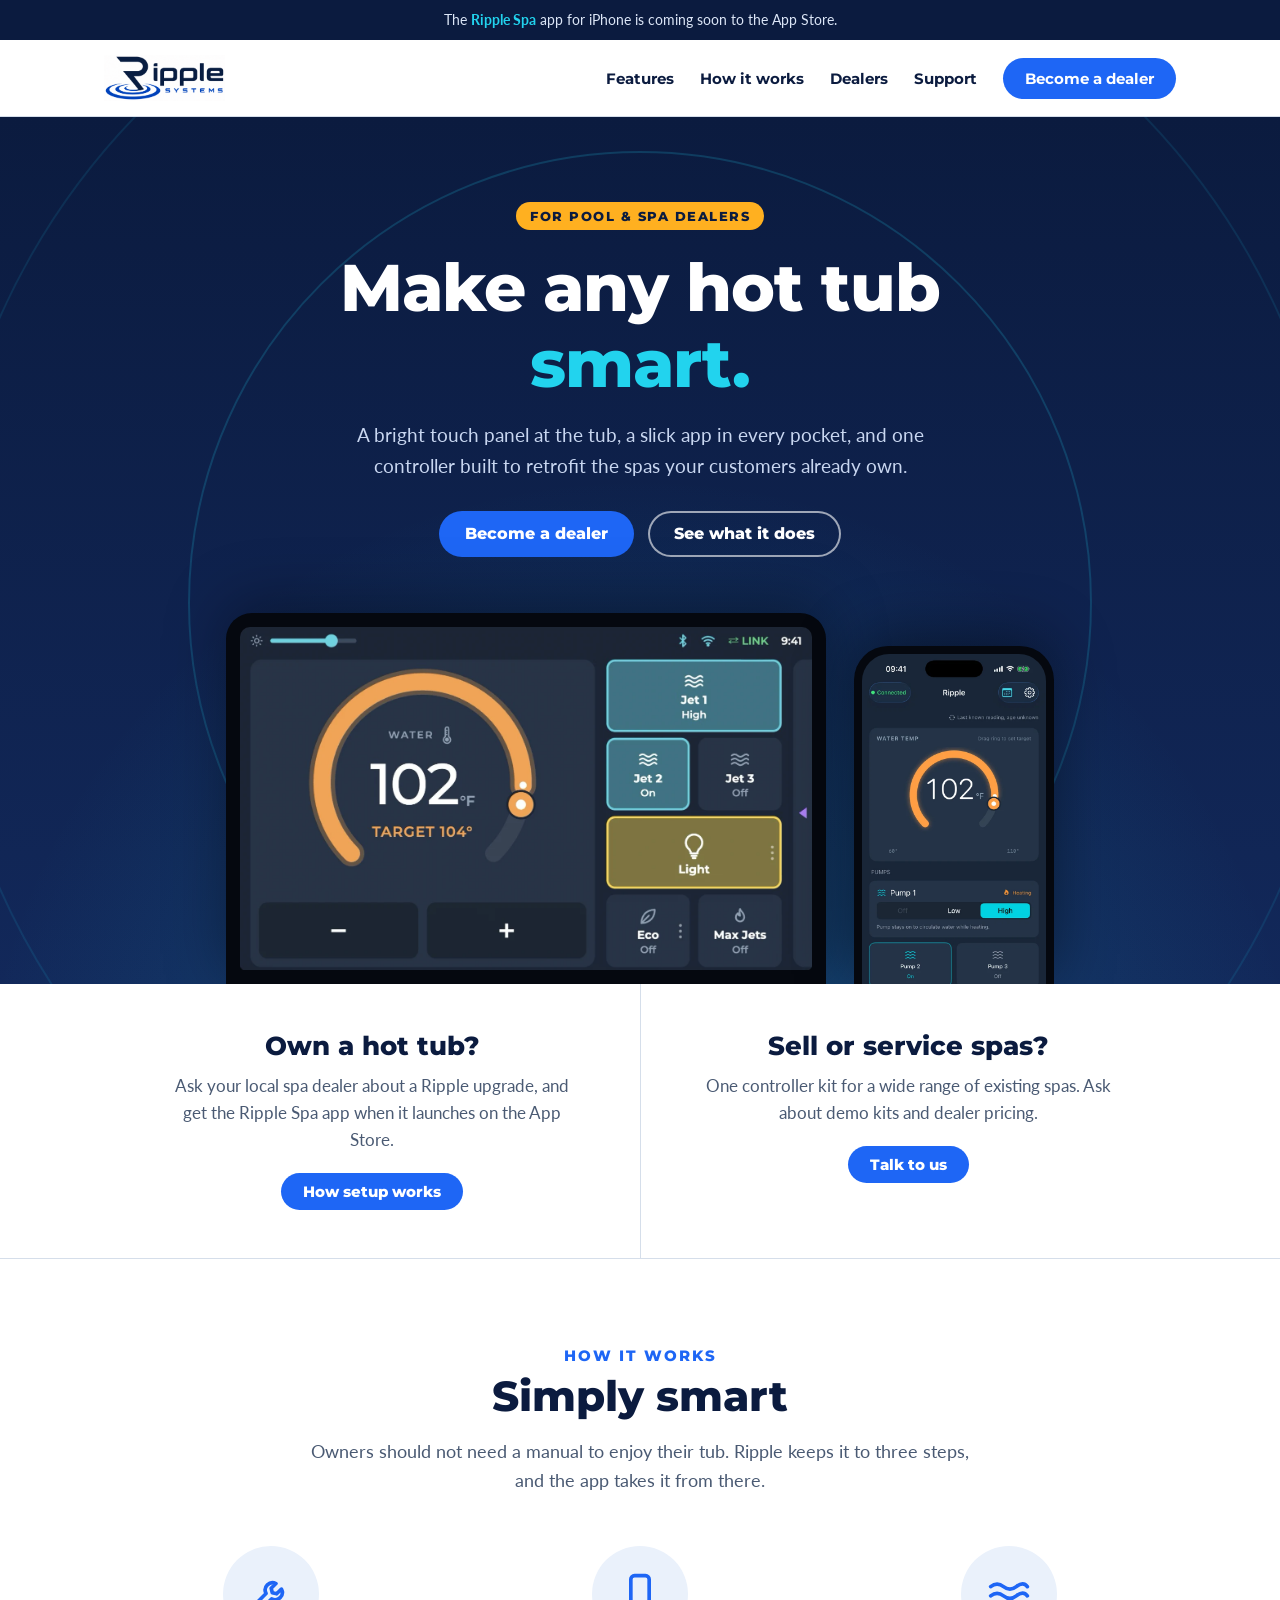
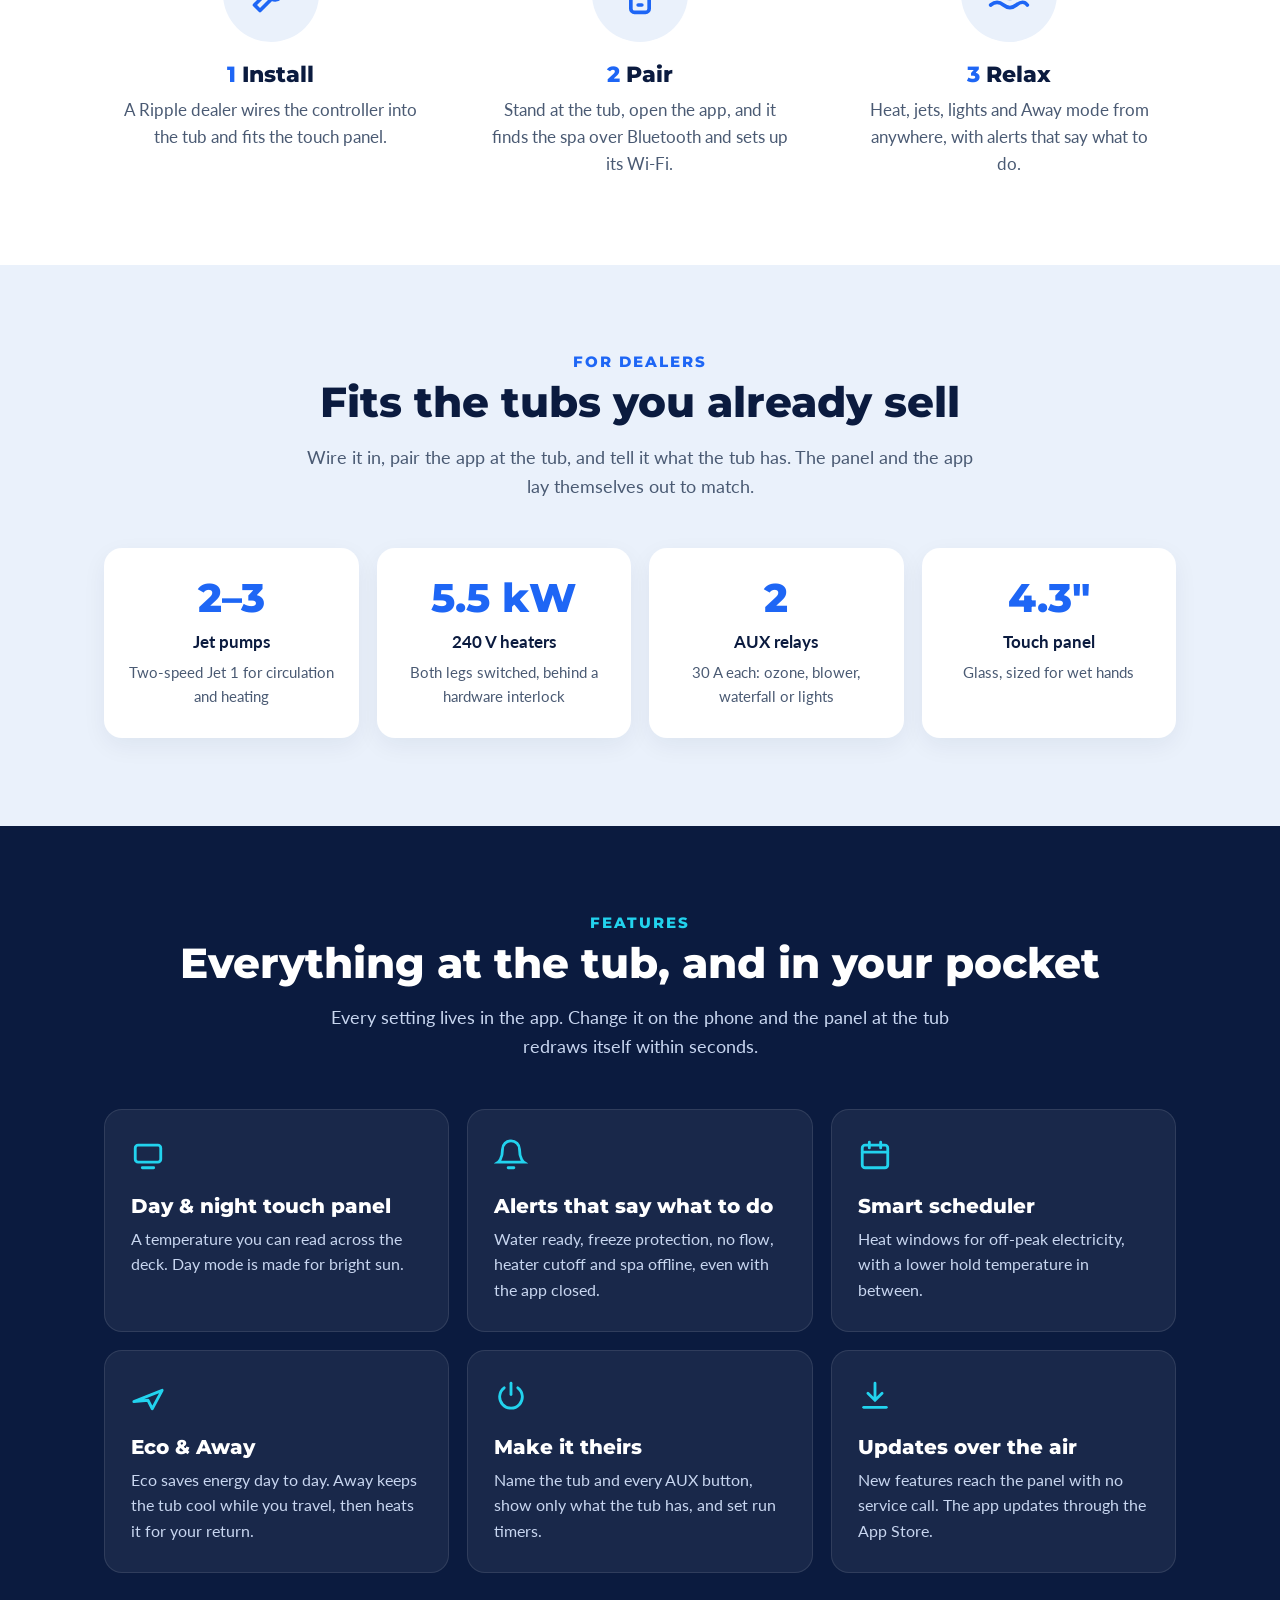
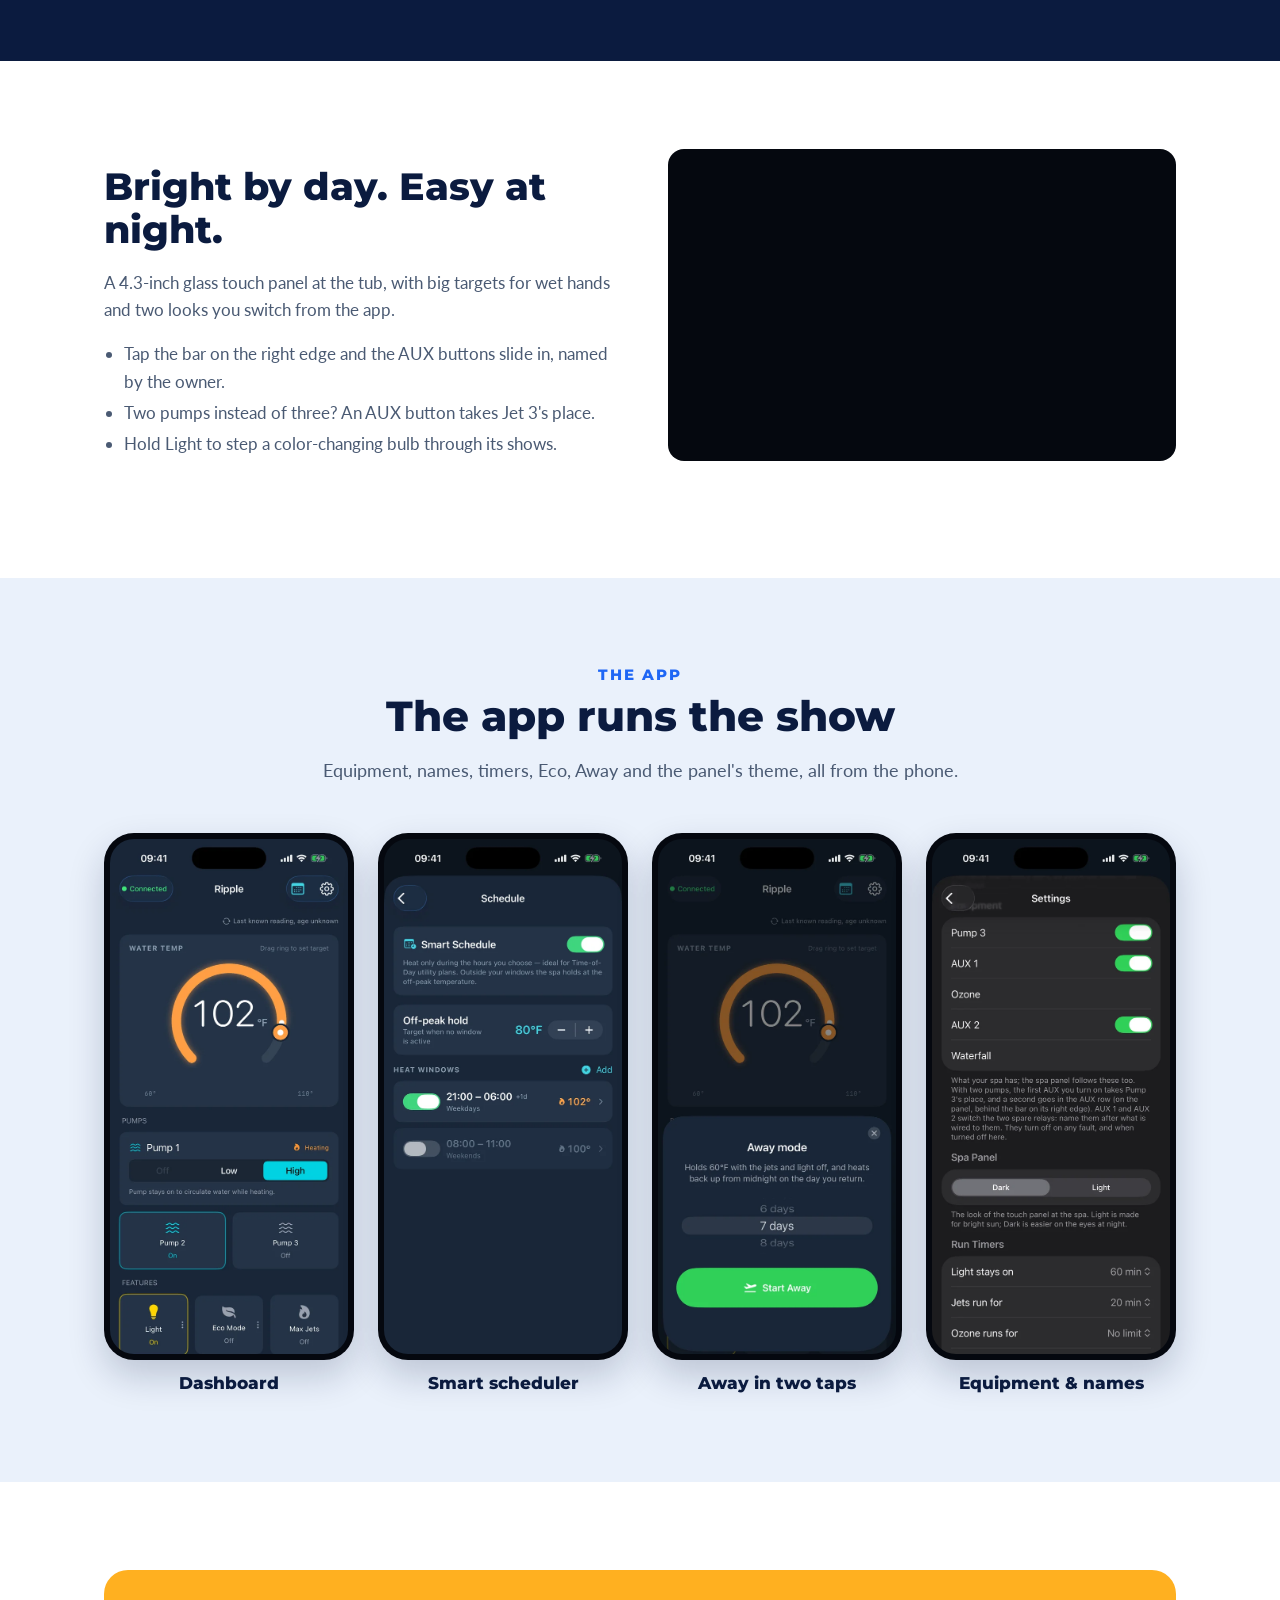
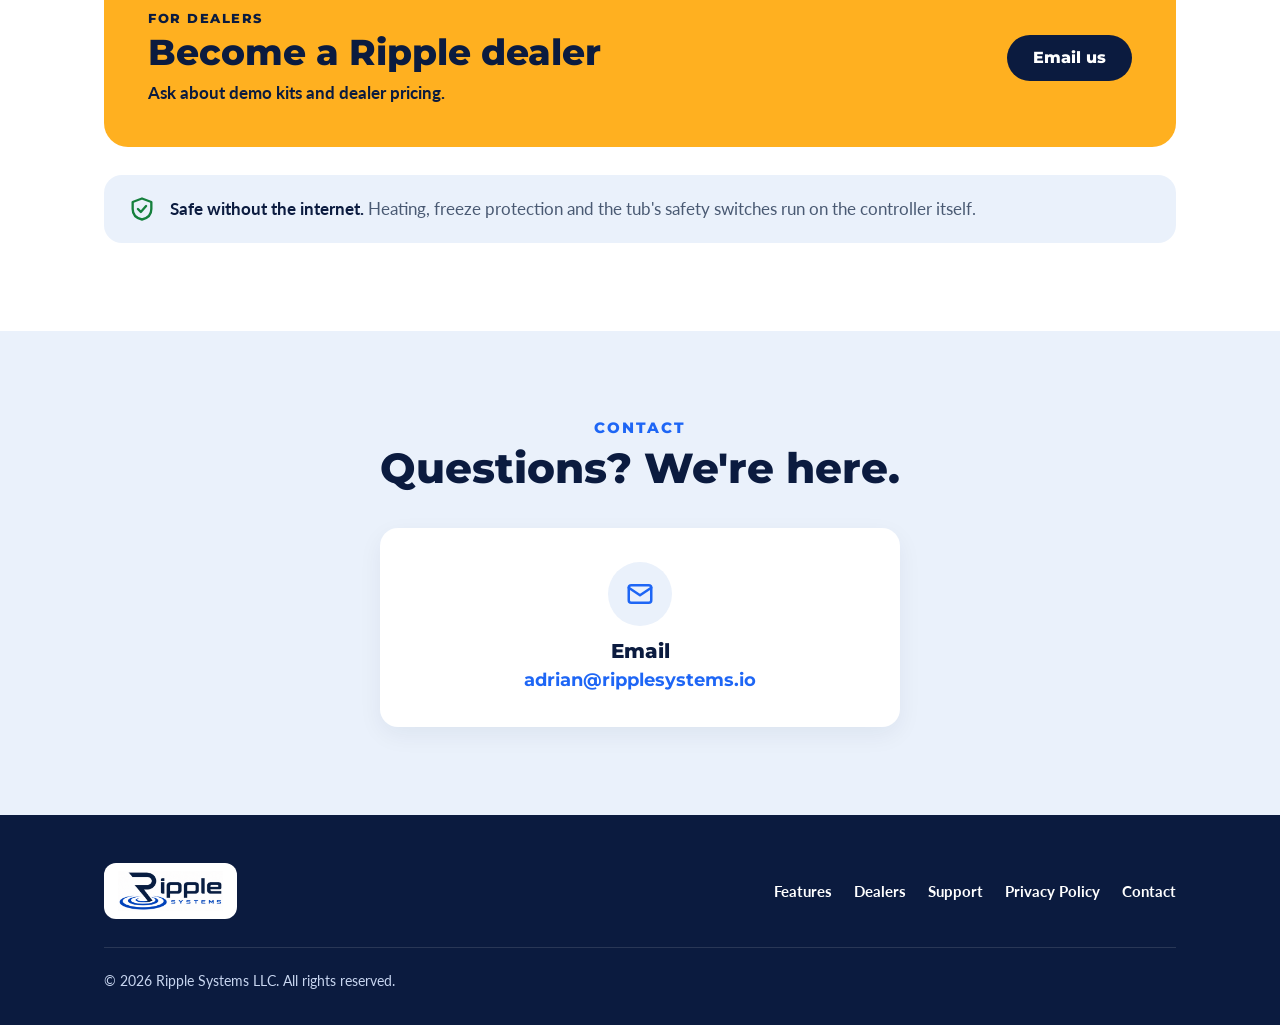
==== commit 08be988d: "Add Eco mode to the panel rotation A fifth slide: the panel with Eco on (green dial, target 80°F, Je" ====
--- a/index.html
+++ b/index.html
@@ -155,19 +155,23 @@
           <li>Hold Light to step a color-changing bulb through its shows.</li>
         </ul>
       </div>
-      <!-- Rotates day mode, night mode and the AUX curtain, 4 s each -->
-      <div class="panel-rotator" aria-label="The touch panel: day mode, night mode, and the AUX curtain">
+      <!-- Rotates day mode, night mode, the AUX curtain, the light color popup and Eco mode, 4 s each -->
+      <div class="panel-rotator" aria-label="The touch panel: day mode, night mode, the AUX curtain, changing the light color, and Eco mode">
         <div class="screen">
           <div class="slides">
             <img class="slide" src="/assets/panel-day.webp" alt="The touch panel in day mode" width="1000" height="600">
             <img class="slide" src="/assets/panel-night.webp" alt="The touch panel in night mode" width="1400" height="839">
             <img class="slide" src="/assets/panel-aux.webp" alt="The AUX curtain slid in, with Ozone on and Waterfall off" width="1000" height="598">
+            <img class="slide" src="/assets/panel-color.webp" alt="The Light color popup with a Next color button, opened by holding Light" width="1000" height="594">
+            <img class="slide" src="/assets/panel-eco.webp" alt="Eco mode on: the dial turns green with a target of 80°F, Jet 1 circulates, and the Eco tile shows the time left" width="1000" height="600">
           </div>
         </div>
         <div class="captions">
           <span class="slide">Day mode, made for bright sun</span>
           <span class="slide">Night mode, easy on the eyes</span>
           <span class="slide">The AUX curtain slides in, named by the owner</span>
+          <span class="slide">Hold Light for 2 seconds to change the LED color</span>
+          <span class="slide">Eco mode: one tap to save energy</span>
         </div>
       </div>
     </div>
--- a/styles.css
+++ b/styles.css
@@ -242,22 +242,27 @@
 .panel-pair .screen img { border-radius: 6px; }
 .panel-pair figcaption { margin-top: 8px; font: 700 15px 'Montserrat', sans-serif; }
 
-/* Panel rotator: three slides crossfade, 4 s each, CSS only */
+/* Panel rotator: five slides crossfade, 4 s each (20 s cycle), CSS only.
+   Slide n starts at 4(n-1) s; a negative delay of (20 - 4(n-1)) s puts it
+   there without a blank first pass. Each shows for ~3.5 s, then a 0.6 s
+   crossfade with the next. */
 .panel-rotator .screen { padding: 10px; border-radius: 16px; background: #05080F; }
 .panel-rotator .slides { position: relative; aspect-ratio: 5 / 3; border-radius: 6px; overflow: hidden; }
 .panel-rotator .slides img { position: absolute; inset: 0; width: 100%; height: 100%; object-fit: cover; }
-.panel-rotator .captions { position: relative; height: 24px; margin-top: 10px; }
-.panel-rotator .captions span { position: absolute; left: 0; top: 0; font: 700 15px 'Montserrat', sans-serif; }
-.panel-rotator .slide { opacity: 0; animation: panel-rotate 12s infinite; }
+.panel-rotator .captions { display: grid; margin-top: 10px; }  /* stacked: as tall as the longest */
+.panel-rotator .captions span { grid-area: 1 / 1; font: 700 15px 'Montserrat', sans-serif; }
+.panel-rotator .slide { opacity: 0; animation: panel-rotate 20s infinite; }
 .panel-rotator .slide:nth-child(1) { animation-delay: 0s; }
-.panel-rotator .slide:nth-child(2) { animation-delay: -8s; }
-.panel-rotator .slide:nth-child(3) { animation-delay: -4s; }
+.panel-rotator .slide:nth-child(2) { animation-delay: -16s; }
+.panel-rotator .slide:nth-child(3) { animation-delay: -12s; }
+.panel-rotator .slide:nth-child(4) { animation-delay: -8s; }
+.panel-rotator .slide:nth-child(5) { animation-delay: -4s; }
 @keyframes panel-rotate {
-  0%   { opacity: 1; }
-  29%  { opacity: 1; }
-  34%  { opacity: 0; }
-  95%  { opacity: 0; }
-  100% { opacity: 1; }
+  0%    { opacity: 1; }
+  17.4% { opacity: 1; }
+  20.4% { opacity: 0; }
+  97%   { opacity: 0; }
+  100%  { opacity: 1; }
 }
 @media (prefers-reduced-motion: reduce) {
   .panel-rotator .slide { animation: none; }
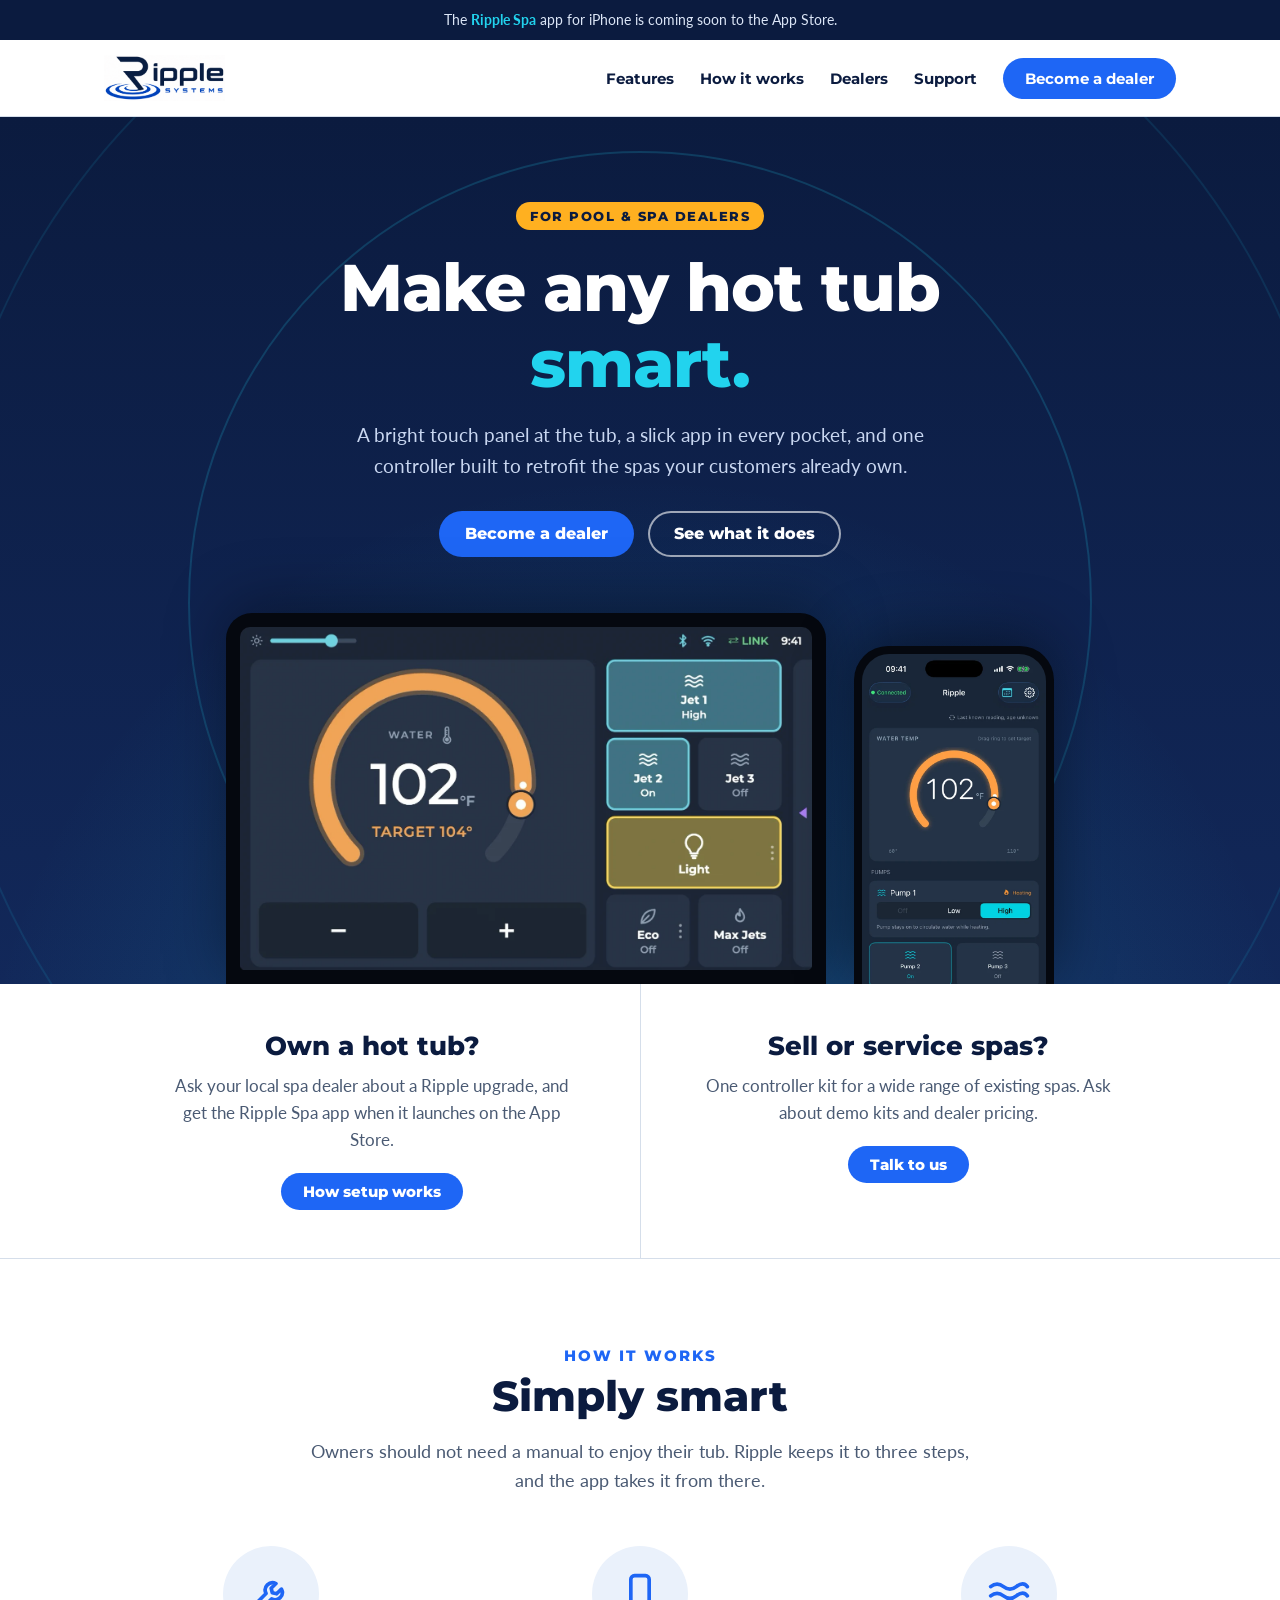
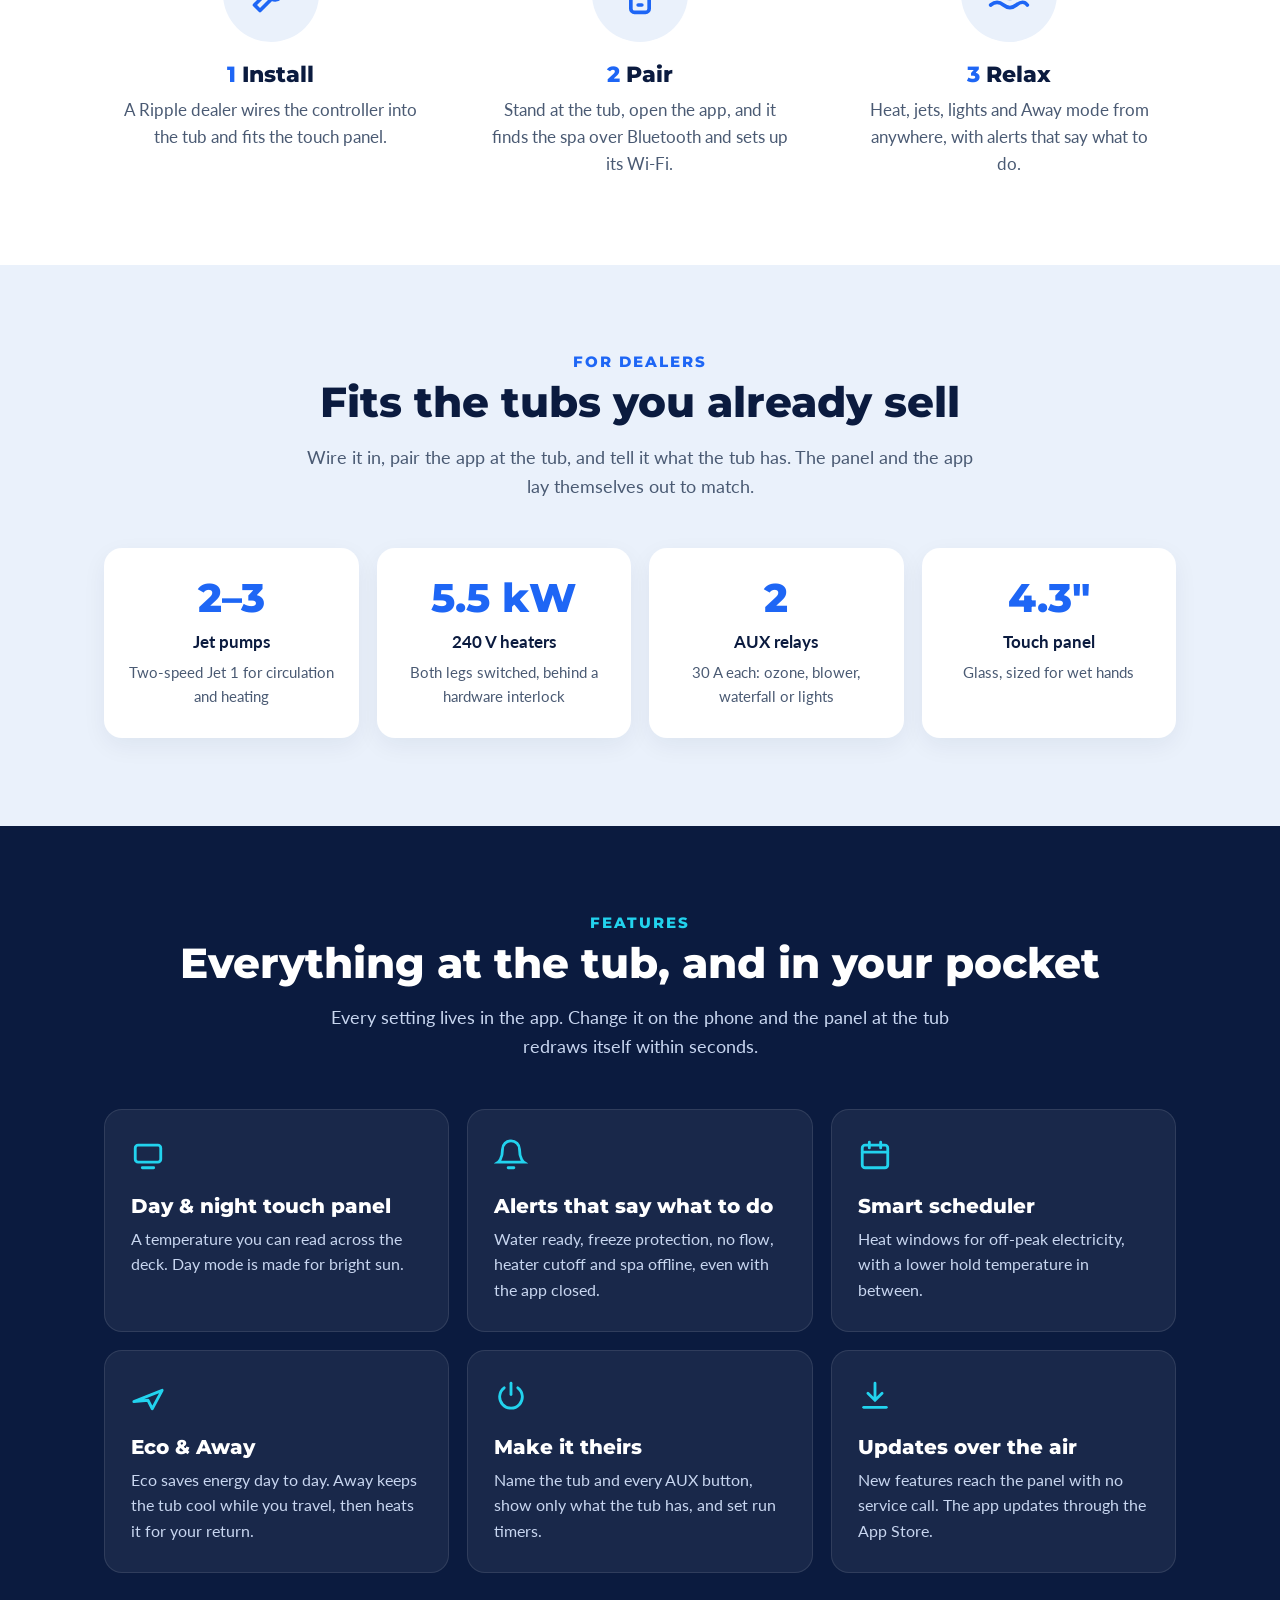
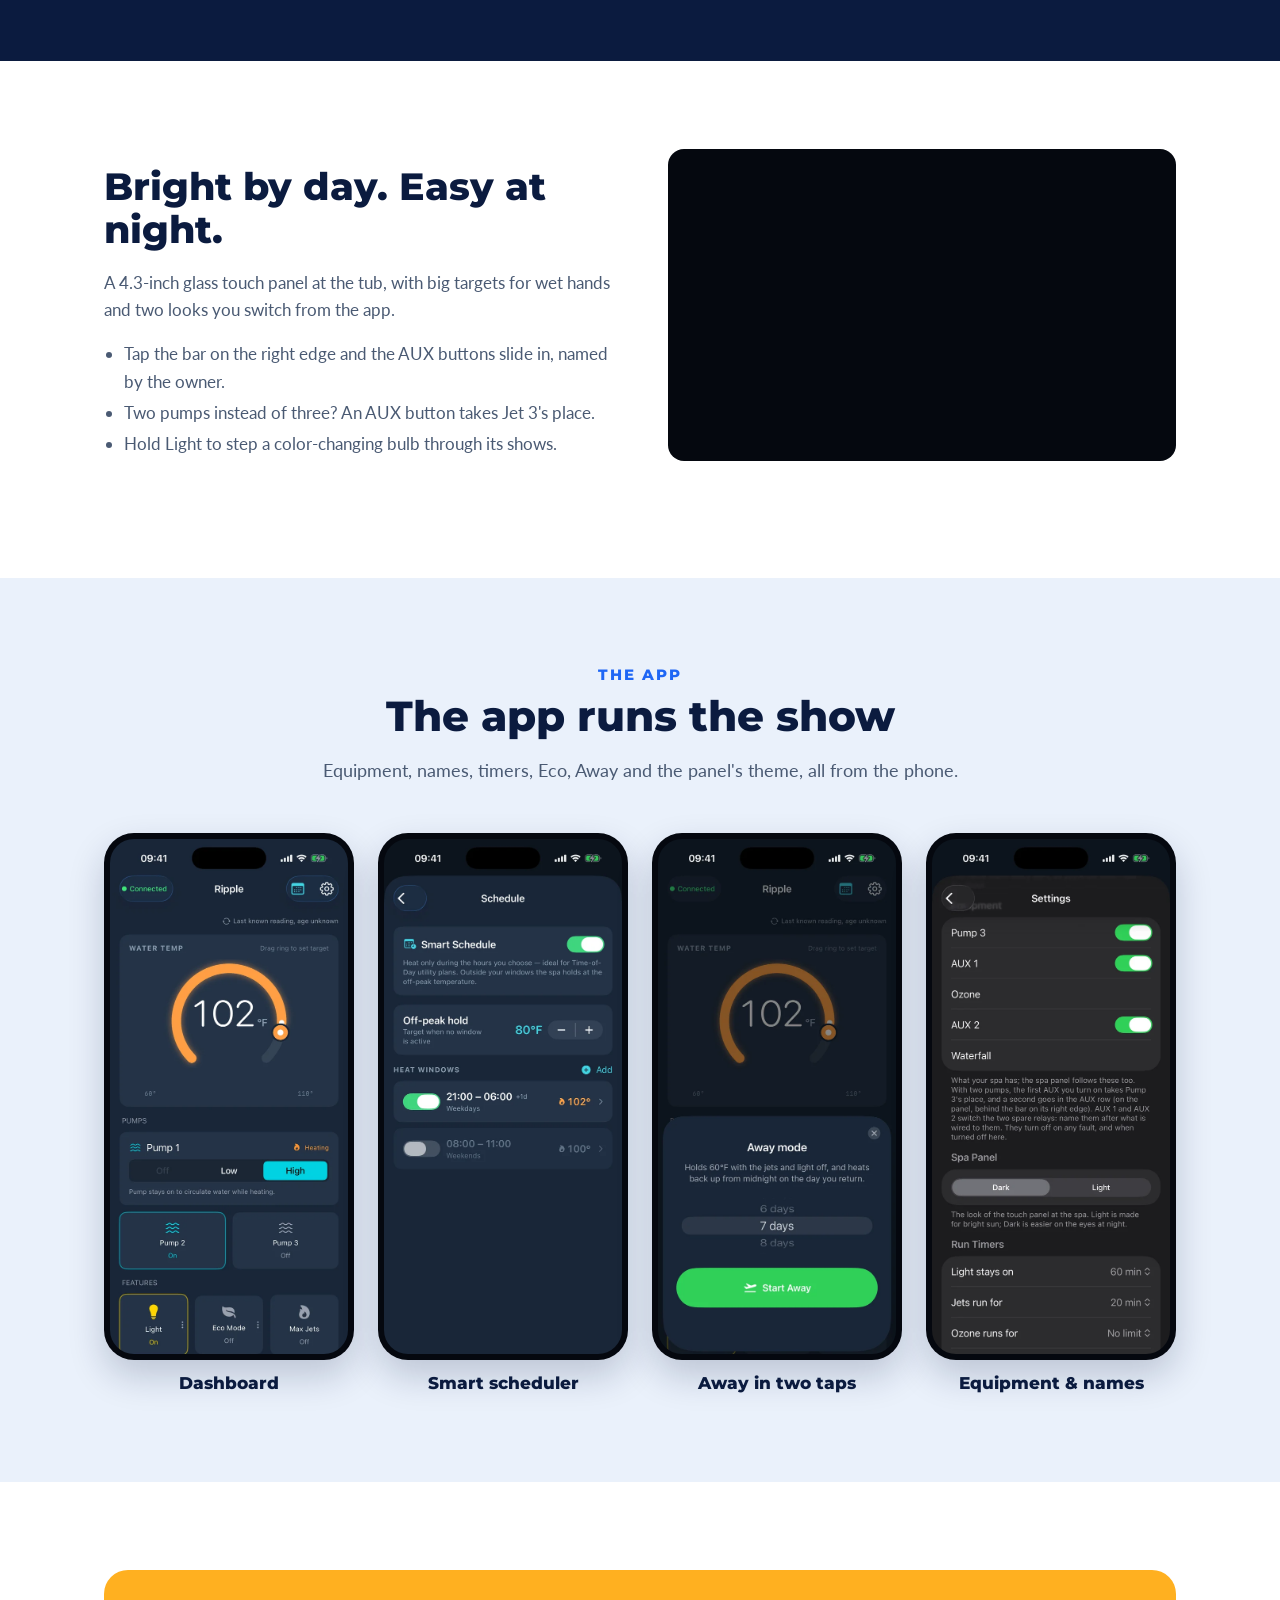
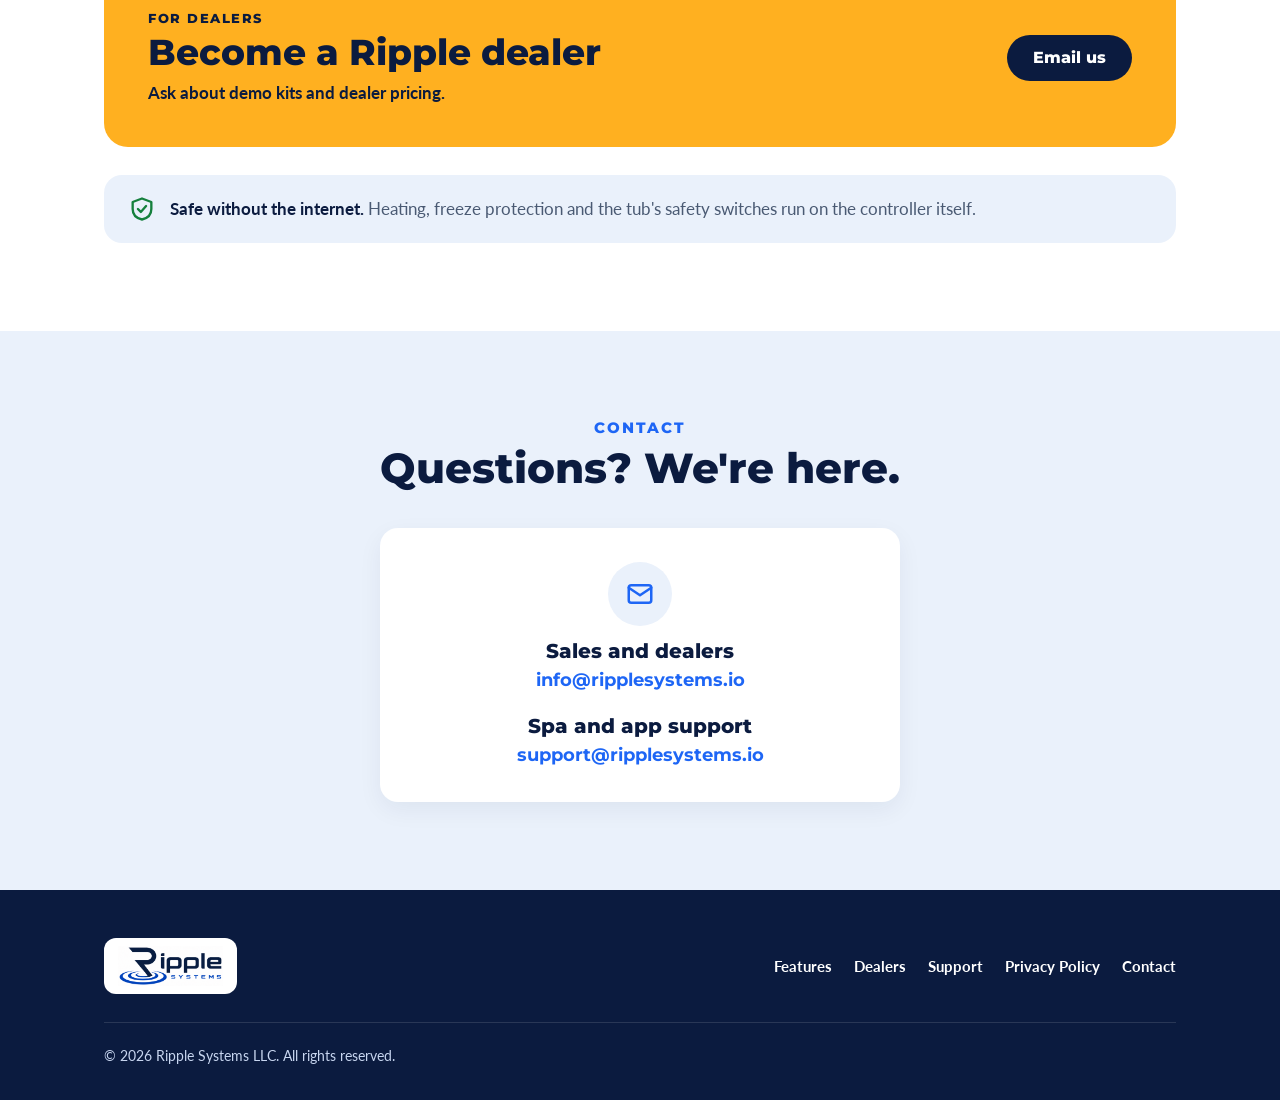
==== commit e68e6f35: "Use info@ and support@ for the site's contact addresses Dealer inquiries, the homepage and privacy c" ====
--- a/index.html
+++ b/index.html
@@ -59,7 +59,7 @@
       <div class="action-col">
         <h2>Sell or service spas?</h2>
         <p>One controller kit for a wide range of existing spas. Ask about demo kits and dealer pricing.</p>
-        <a class="btn btn-small" href="mailto:adrian@ripplesystems.io?subject=Ripple%20dealer%20inquiry">Talk to us</a>
+        <a class="btn btn-small" href="mailto:info@ripplesystems.io?subject=Ripple%20dealer%20inquiry">Talk to us</a>
       </div>
     </div>
   </section>
@@ -200,7 +200,7 @@
           <h2>Become a Ripple dealer</h2>
           <p>Ask about demo kits and dealer pricing.</p>
         </div>
-        <a class="btn btn-dark" href="mailto:adrian@ripplesystems.io?subject=Ripple%20dealer%20inquiry">Email us</a>
+        <a class="btn btn-dark" href="mailto:info@ripplesystems.io?subject=Ripple%20dealer%20inquiry">Email us</a>
       </div>
       <div class="safety">
         <svg viewBox="0 0 24 24" fill="none" stroke="currentColor" stroke-width="2" stroke-linecap="round" stroke-linejoin="round" aria-hidden="true"><path d="M12 3l8 3v6c0 5-3.5 8-8 9-4.5-1-8-4-8-9V6z"/><path d="M8.5 12l2.5 2.5 4.5-5"/></svg>
@@ -215,8 +215,10 @@
       <h2 class="section-title"><span class="small">Contact</span>Questions? We're here.</h2>
       <div class="contact-card">
         <div class="icon"><svg viewBox="0 0 24 24" fill="none" stroke="currentColor" stroke-width="2" stroke-linecap="round" stroke-linejoin="round" aria-hidden="true"><rect x="3" y="5" width="18" height="14" rx="2"/><path d="M3 7l9 6 9-6"/></svg></div>
-        <h3>Email</h3>
-        <a class="email" href="mailto:adrian@ripplesystems.io">adrian@ripplesystems.io</a>
+        <h3>Sales and dealers</h3>
+        <a class="email" href="mailto:info@ripplesystems.io">info@ripplesystems.io</a>
+        <h3>Spa and app support</h3>
+        <a class="email" href="mailto:support@ripplesystems.io">support@ripplesystems.io</a>
       </div>
     </div>
   </section>
@@ -231,7 +233,7 @@
       <a href="/#dealers">Dealers</a>
       <a href="/support/">Support</a>
       <a href="/privacy/">Privacy Policy</a>
-      <a href="mailto:adrian@ripplesystems.io">Contact</a>
+      <a href="mailto:info@ripplesystems.io">Contact</a>
     </nav>
     <div class="copyright">© 2026 Ripple Systems LLC. All rights reserved.</div>
   </div>
--- a/styles.css
+++ b/styles.css
@@ -311,6 +311,7 @@
 .contact-card .icon svg { width: 30px; height: 30px; }
 .contact-card h3 { font-size: 20px; font-weight: 800; }
 .contact-card a.email { display: inline-block; margin-top: 6px; font: 700 18px 'Montserrat', sans-serif; text-decoration: none; }
+.contact-card a.email + h3 { margin-top: 22px; }
 
 /* ── Footer ─────────────────────────────────────────────────────────────── */
 .site-footer { background: var(--navy); color: #C8D6F0; padding: 48px 0 32px; font-size: 15px; }
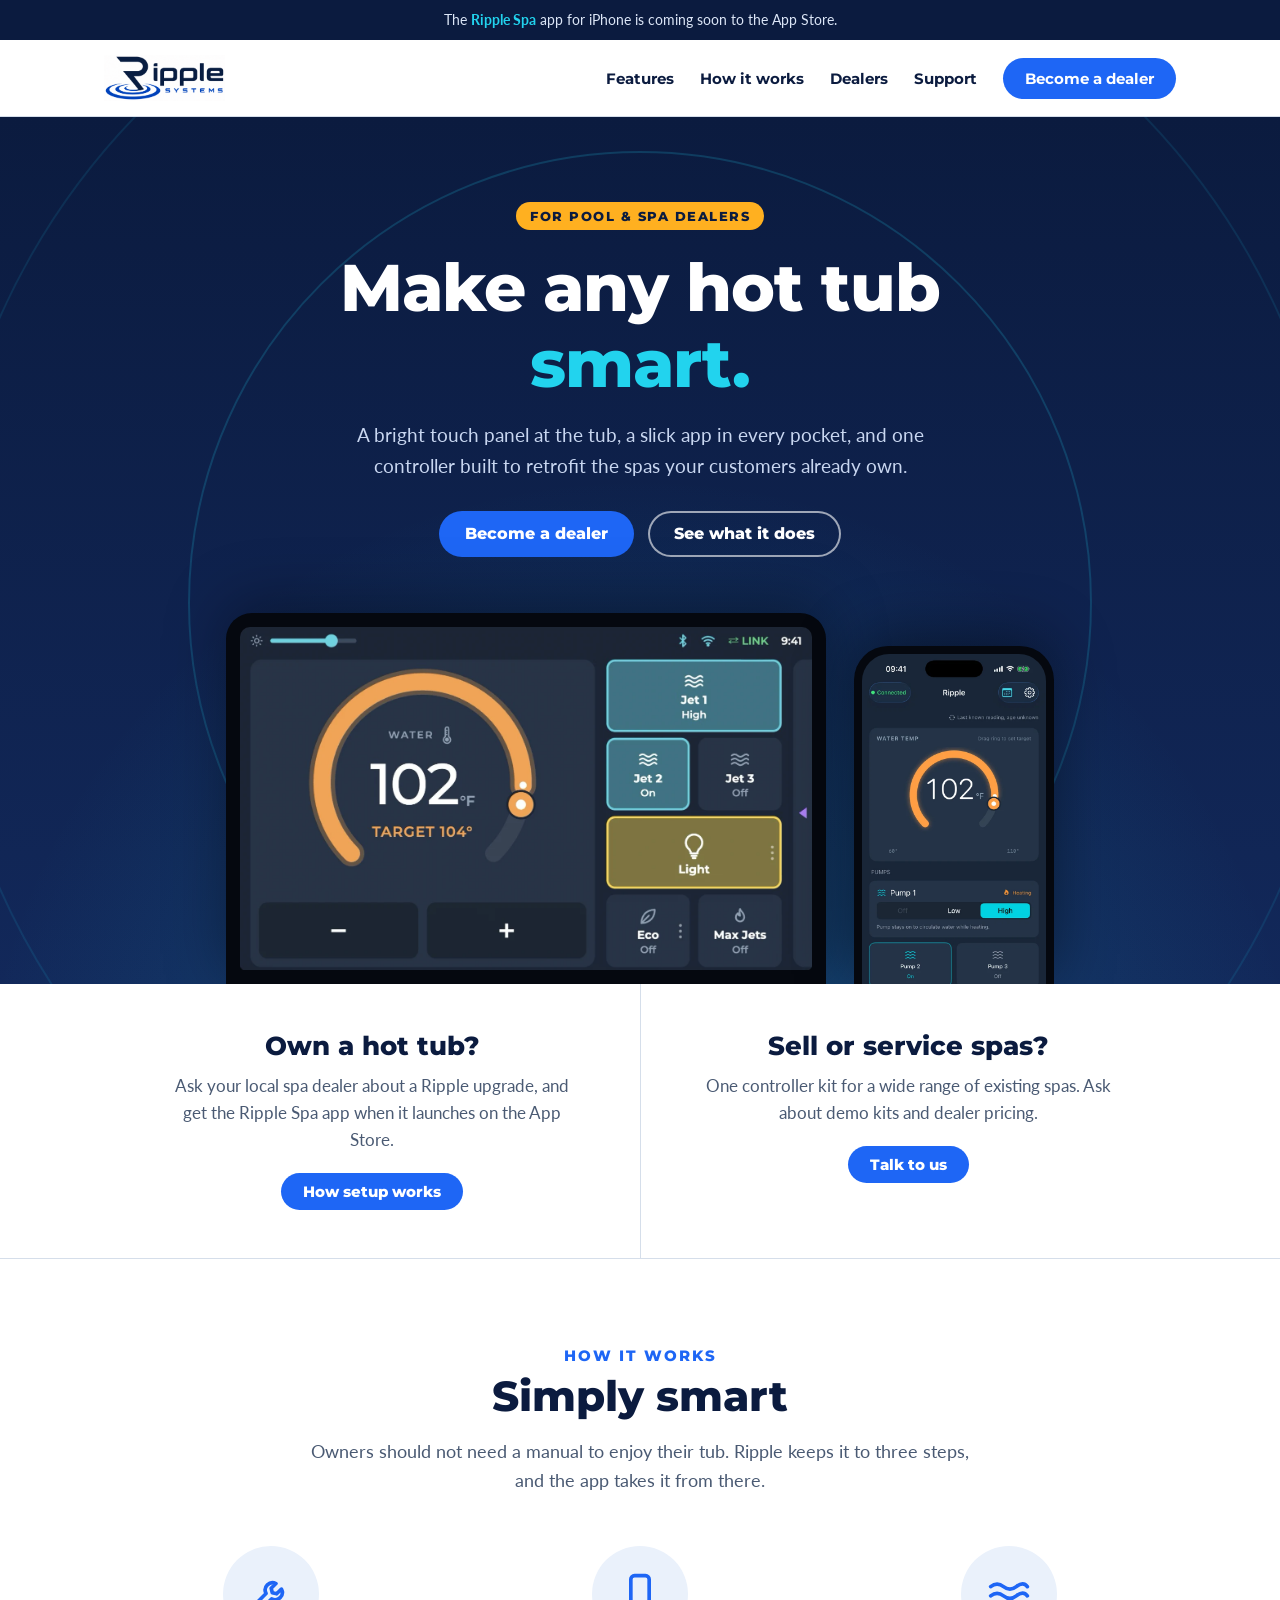
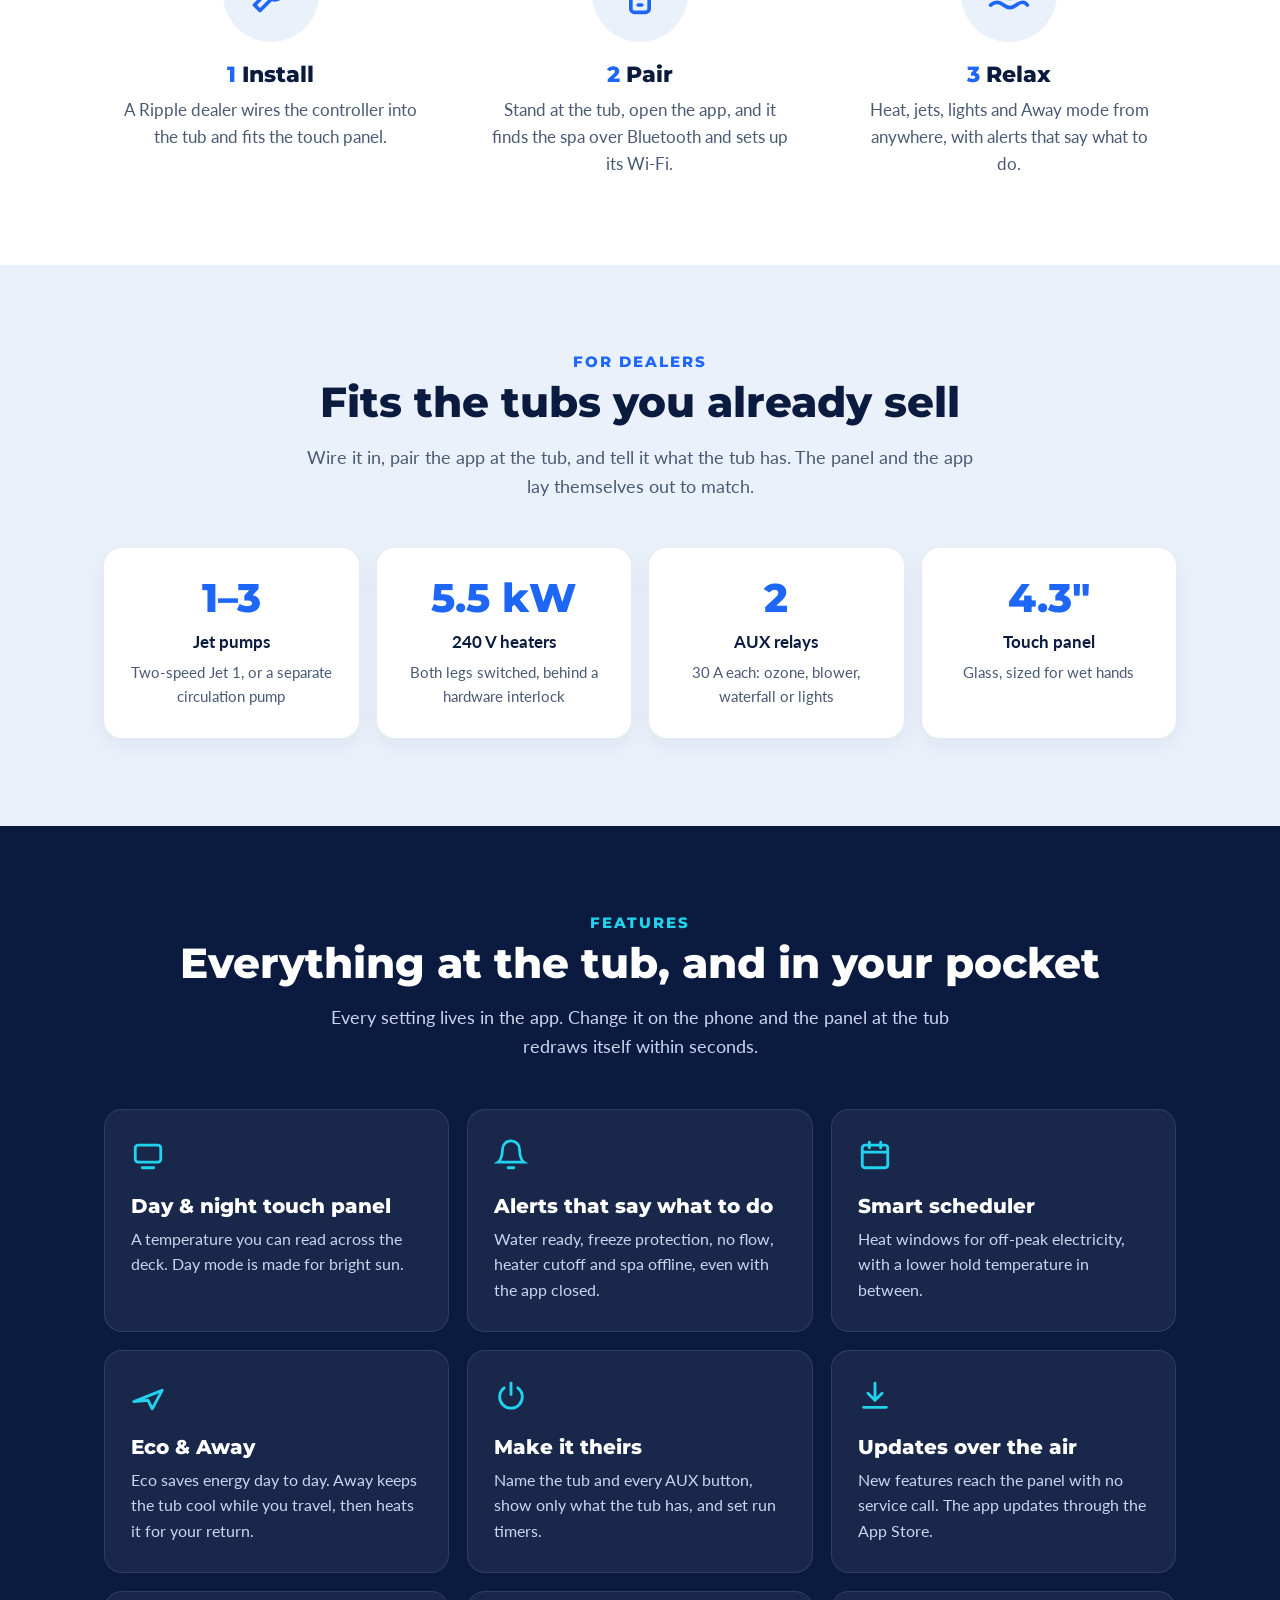
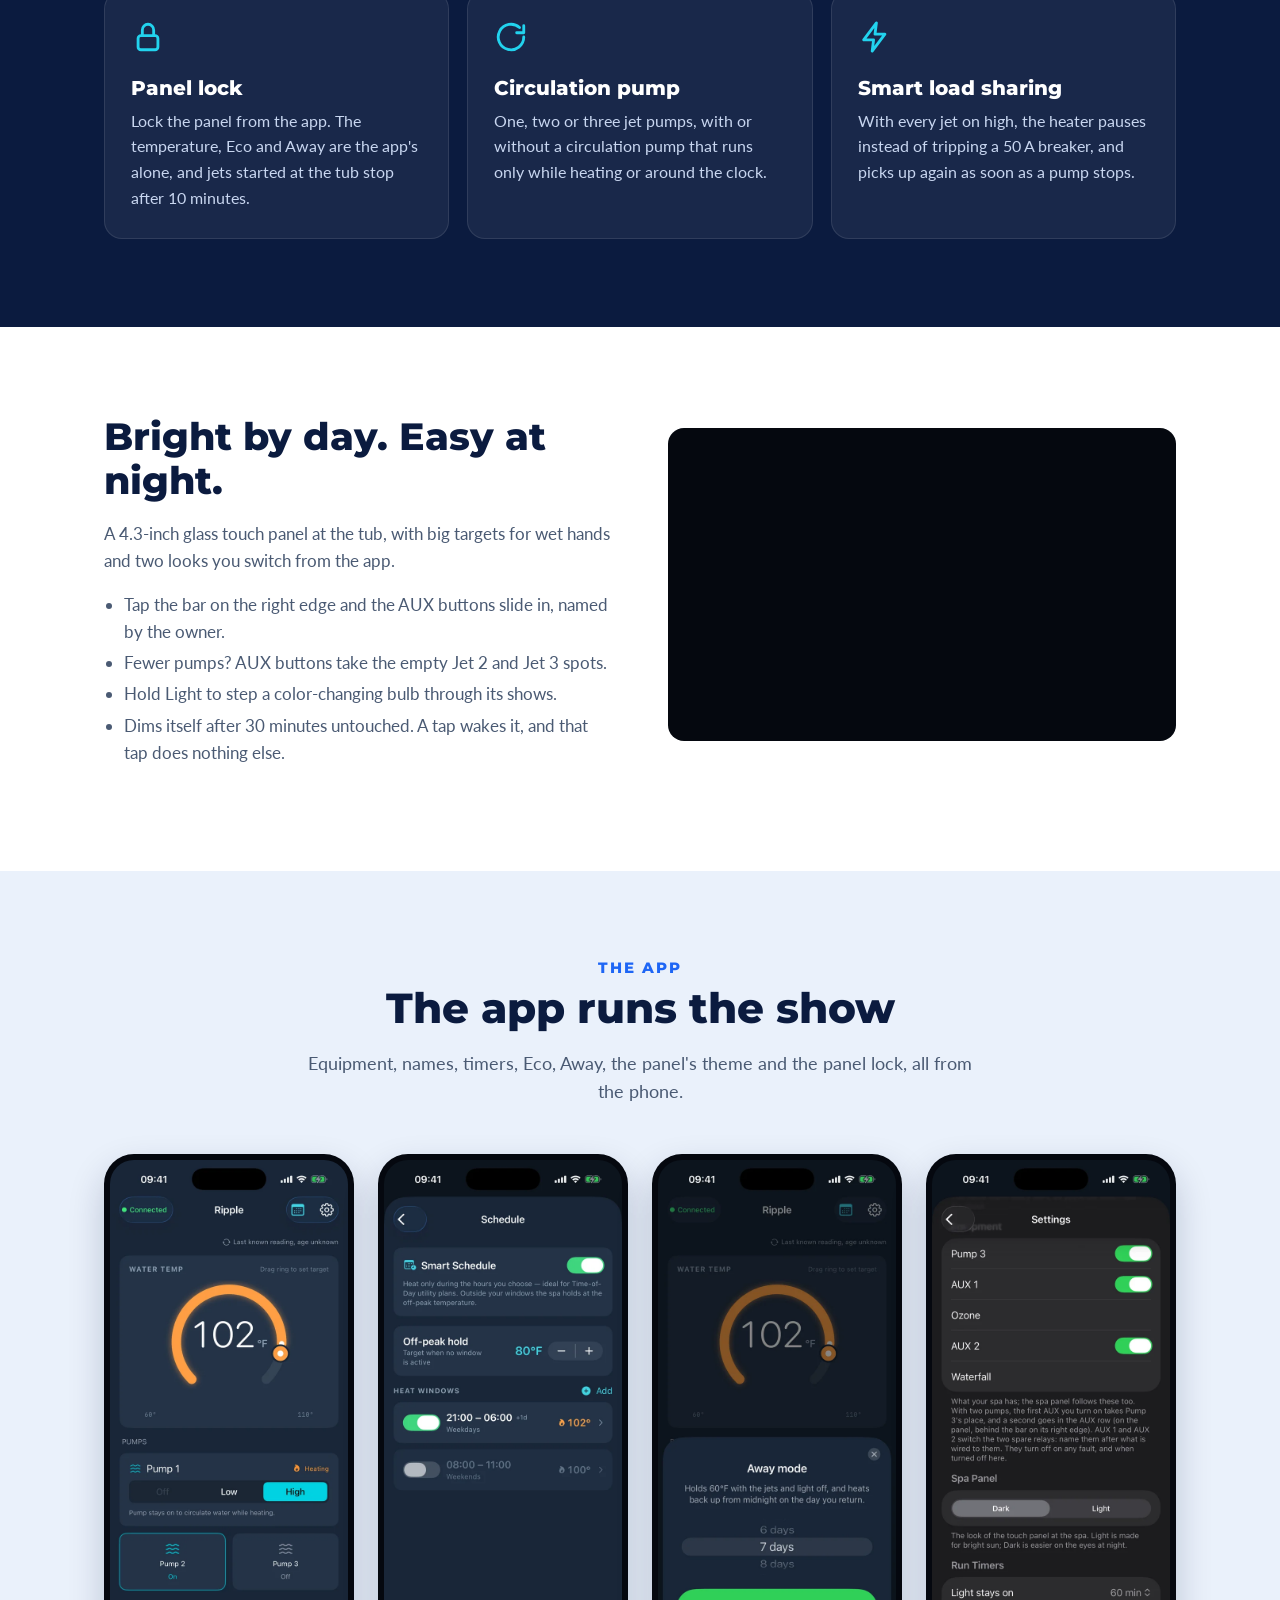
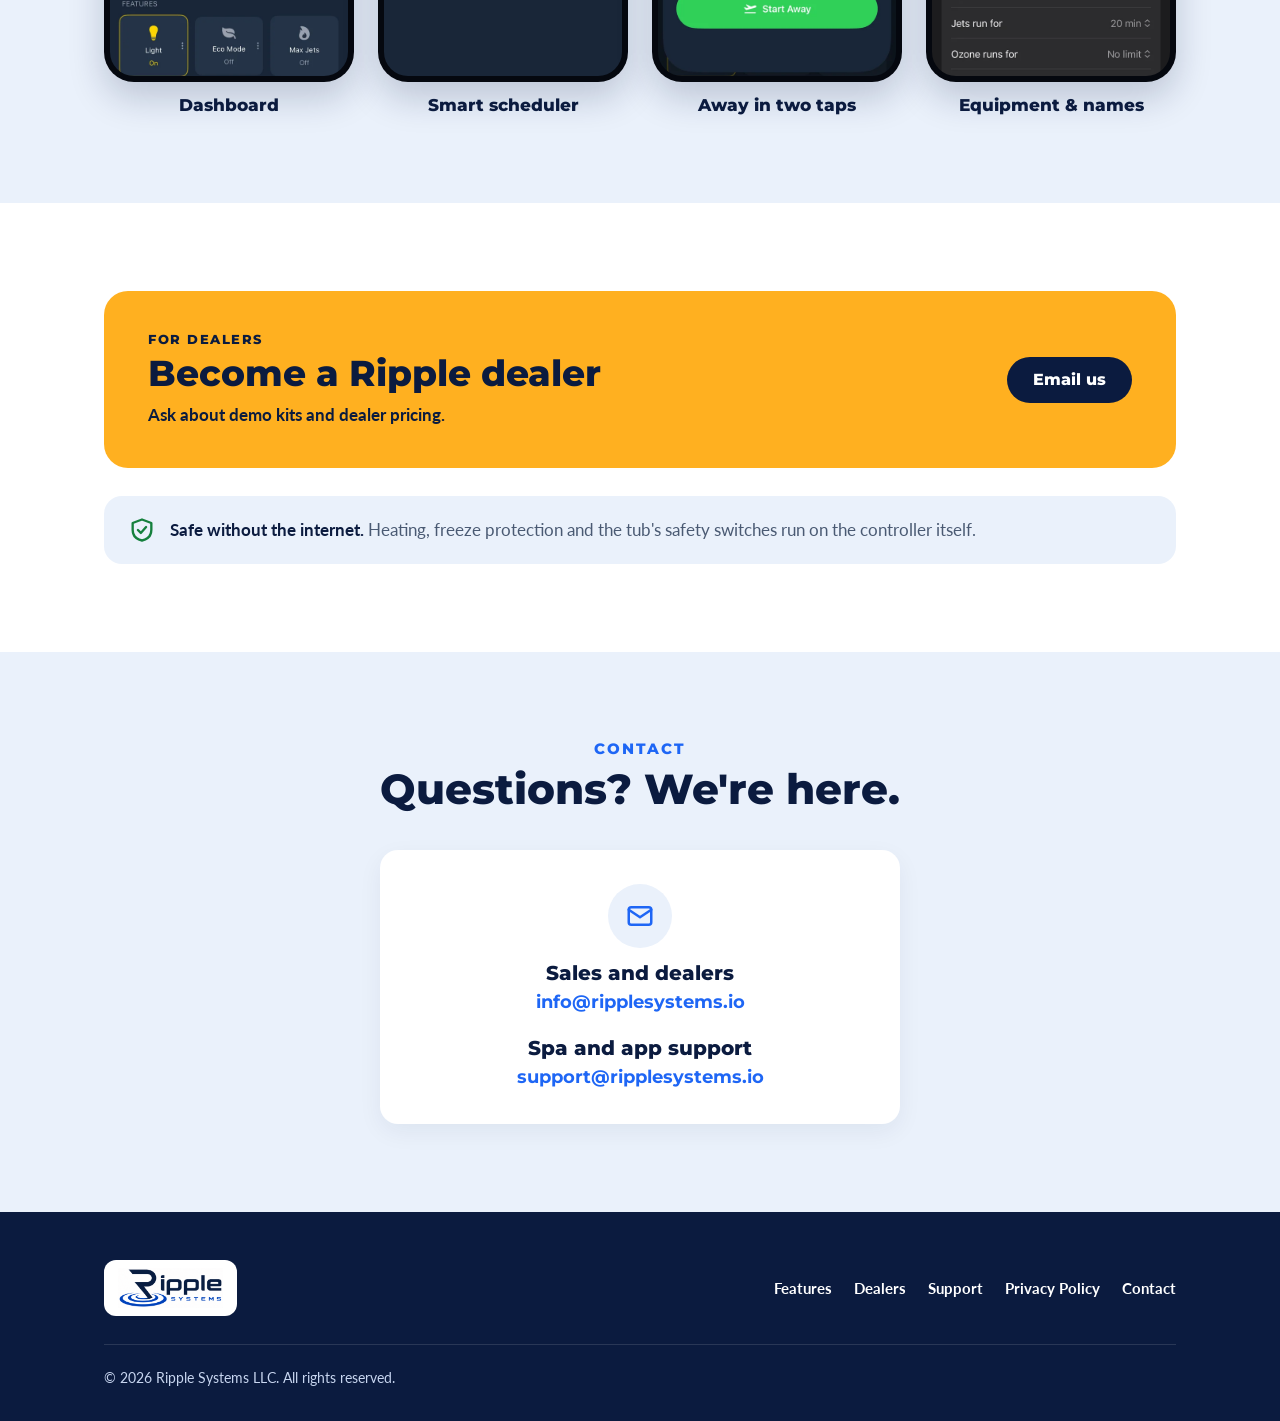
==== commit 865d64b8: "Add panel lock, circulation pump, load sharing and screensaver - Homepage: 1-3 jet pumps with an opt" ====
--- a/index.html
+++ b/index.html
@@ -5,6 +5,42 @@
 <meta name="viewport" content="width=device-width, initial-scale=1">
 <title>Ripple Systems | Make any hot tub smart</title>
 <meta name="description" content="Ripple retrofits the spas your customers already own with a bright touch panel, an app in every pocket, and one controller. For pool and spa dealers.">
+<link rel="canonical" href="https://ripplesystems.io/">
+<meta property="og:type" content="website">
+<meta property="og:site_name" content="Ripple Systems">
+<meta property="og:title" content="Ripple Systems | Make any hot tub smart">
+<meta property="og:description" content="Ripple retrofits the spas your customers already own with a bright touch panel, an app in every pocket, and one controller. For pool and spa dealers.">
+<meta property="og:url" content="https://ripplesystems.io/">
+<meta property="og:image" content="https://ripplesystems.io/assets/og-image.png">
+<meta name="twitter:card" content="summary_large_image">
+<script type="application/ld+json">
+{
+  "@context": "https://schema.org",
+  "@graph": [
+    {
+      "@type": "Organization",
+      "@id": "https://ripplesystems.io/#org",
+      "name": "Ripple Systems",
+      "legalName": "Ripple Systems LLC",
+      "url": "https://ripplesystems.io/",
+      "logo": "https://ripplesystems.io/assets/logo-mark.png",
+      "email": "info@ripplesystems.io",
+      "description": "Smart hot tub controller retrofits for pool and spa dealers: a touch panel at the tub, the Ripple Spa app, and one controller.",
+      "contactPoint": [
+        {"@type": "ContactPoint", "contactType": "sales", "email": "info@ripplesystems.io"},
+        {"@type": "ContactPoint", "contactType": "customer support", "email": "support@ripplesystems.io"}
+      ]
+    },
+    {
+      "@type": "WebSite",
+      "@id": "https://ripplesystems.io/#site",
+      "name": "Ripple Systems",
+      "url": "https://ripplesystems.io/",
+      "publisher": {"@id": "https://ripplesystems.io/#org"}
+    }
+  ]
+}
+</script>
 <link rel="icon" href="/assets/favicon.png">
 <link rel="apple-touch-icon" href="/assets/apple-touch-icon.png">
 <link rel="preconnect" href="https://fonts.googleapis.com">
@@ -95,7 +131,7 @@
       <h2 class="section-title"><span class="small">For dealers</span>Fits the tubs you already sell</h2>
       <p class="section-lead">Wire it in, pair the app at the tub, and tell it what the tub has. The panel and the app lay themselves out to match.</p>
       <ul class="stat-list">
-        <li class="stat"><div class="value">2–3</div><div class="label">Jet pumps</div><div class="note">Two-speed Jet 1 for circulation and heating</div></li>
+        <li class="stat"><div class="value">1–3</div><div class="label">Jet pumps</div><div class="note">Two-speed Jet 1, or a separate circulation pump</div></li>
         <li class="stat"><div class="value">5.5 kW</div><div class="label">240 V heaters</div><div class="note">Both legs switched, behind a hardware interlock</div></li>
         <li class="stat"><div class="value">2</div><div class="label">AUX relays</div><div class="note">30 A each: ozone, blower, waterfall or lights</div></li>
         <li class="stat"><div class="value">4.3″</div><div class="label">Touch panel</div><div class="note">Glass, sized for wet hands</div></li>
@@ -138,6 +174,21 @@
           <svg viewBox="0 0 24 24" fill="none" stroke="currentColor" stroke-width="2" stroke-linecap="round" aria-hidden="true"><path d="M12 3v12M7 10l5 5 5-5"/><path d="M4 20h16"/></svg>
           <h3>Updates over the air</h3>
           <p>New features reach the panel with no service call. The app updates through the App Store.</p>
+        </li>
+        <li class="tile">
+          <svg viewBox="0 0 24 24" fill="none" stroke="currentColor" stroke-width="2" stroke-linecap="round" stroke-linejoin="round" aria-hidden="true"><rect x="5" y="11" width="14" height="10" rx="2"/><path d="M8 11V7a4 4 0 0 1 8 0v4"/></svg>
+          <h3>Panel lock</h3>
+          <p>Lock the panel from the app. The temperature, Eco and Away are the app's alone, and jets started at the tub stop after 10 minutes.</p>
+        </li>
+        <li class="tile">
+          <svg viewBox="0 0 24 24" fill="none" stroke="currentColor" stroke-width="2" stroke-linecap="round" stroke-linejoin="round" aria-hidden="true"><path d="M21 12a9 9 0 1 1-3-6.7"/><path d="M21 4v5h-5"/></svg>
+          <h3>Circulation pump</h3>
+          <p>One, two or three jet pumps, with or without a circulation pump that runs only while heating or around the clock.</p>
+        </li>
+        <li class="tile">
+          <svg viewBox="0 0 24 24" fill="none" stroke="currentColor" stroke-width="2" stroke-linecap="round" stroke-linejoin="round" aria-hidden="true"><path d="M13 2L4 14h7l-1 8 9-12h-7z"/></svg>
+          <h3>Smart load sharing</h3>
+          <p>With every jet on high, the heater pauses instead of tripping a 50 A breaker, and picks up again as soon as a pump stops.</p>
         </li>
       </ul>
     </div>
@@ -151,8 +202,9 @@
         <p>A 4.3-inch glass touch panel at the tub, with big targets for wet hands and two looks you switch from the app.</p>
         <ul>
           <li>Tap the bar on the right edge and the AUX buttons slide in, named by the owner.</li>
-          <li>Two pumps instead of three? An AUX button takes Jet 3's place.</li>
+          <li>Fewer pumps? AUX buttons take the empty Jet 2 and Jet 3 spots.</li>
           <li>Hold Light to step a color-changing bulb through its shows.</li>
+          <li>Dims itself after 30 minutes untouched. A tap wakes it, and that tap does nothing else.</li>
         </ul>
       </div>
       <!-- Rotates day mode, night mode, the AUX curtain, the light color popup and Eco mode, 4 s each -->
@@ -181,7 +233,7 @@
   <section class="section stats">
     <div class="wrap">
       <h2 class="section-title"><span class="small">The app</span>The app runs the show</h2>
-      <p class="section-lead">Equipment, names, timers, Eco, Away and the panel's theme, all from the phone.</p>
+      <p class="section-lead">Equipment, names, timers, Eco, Away, the panel's theme and the panel lock, all from the phone.</p>
       <ul class="phones">
         <li><div class="screen"><img src="/assets/app-dashboard.webp" alt="Dashboard: water at 102°F heating to 104" width="600" height="1305"></div><h3>Dashboard</h3></li>
         <li><div class="screen"><img src="/assets/app-schedule.webp" alt="Schedule: heat windows on weekday nights" width="600" height="1305"></div><h3>Smart scheduler</h3></li>
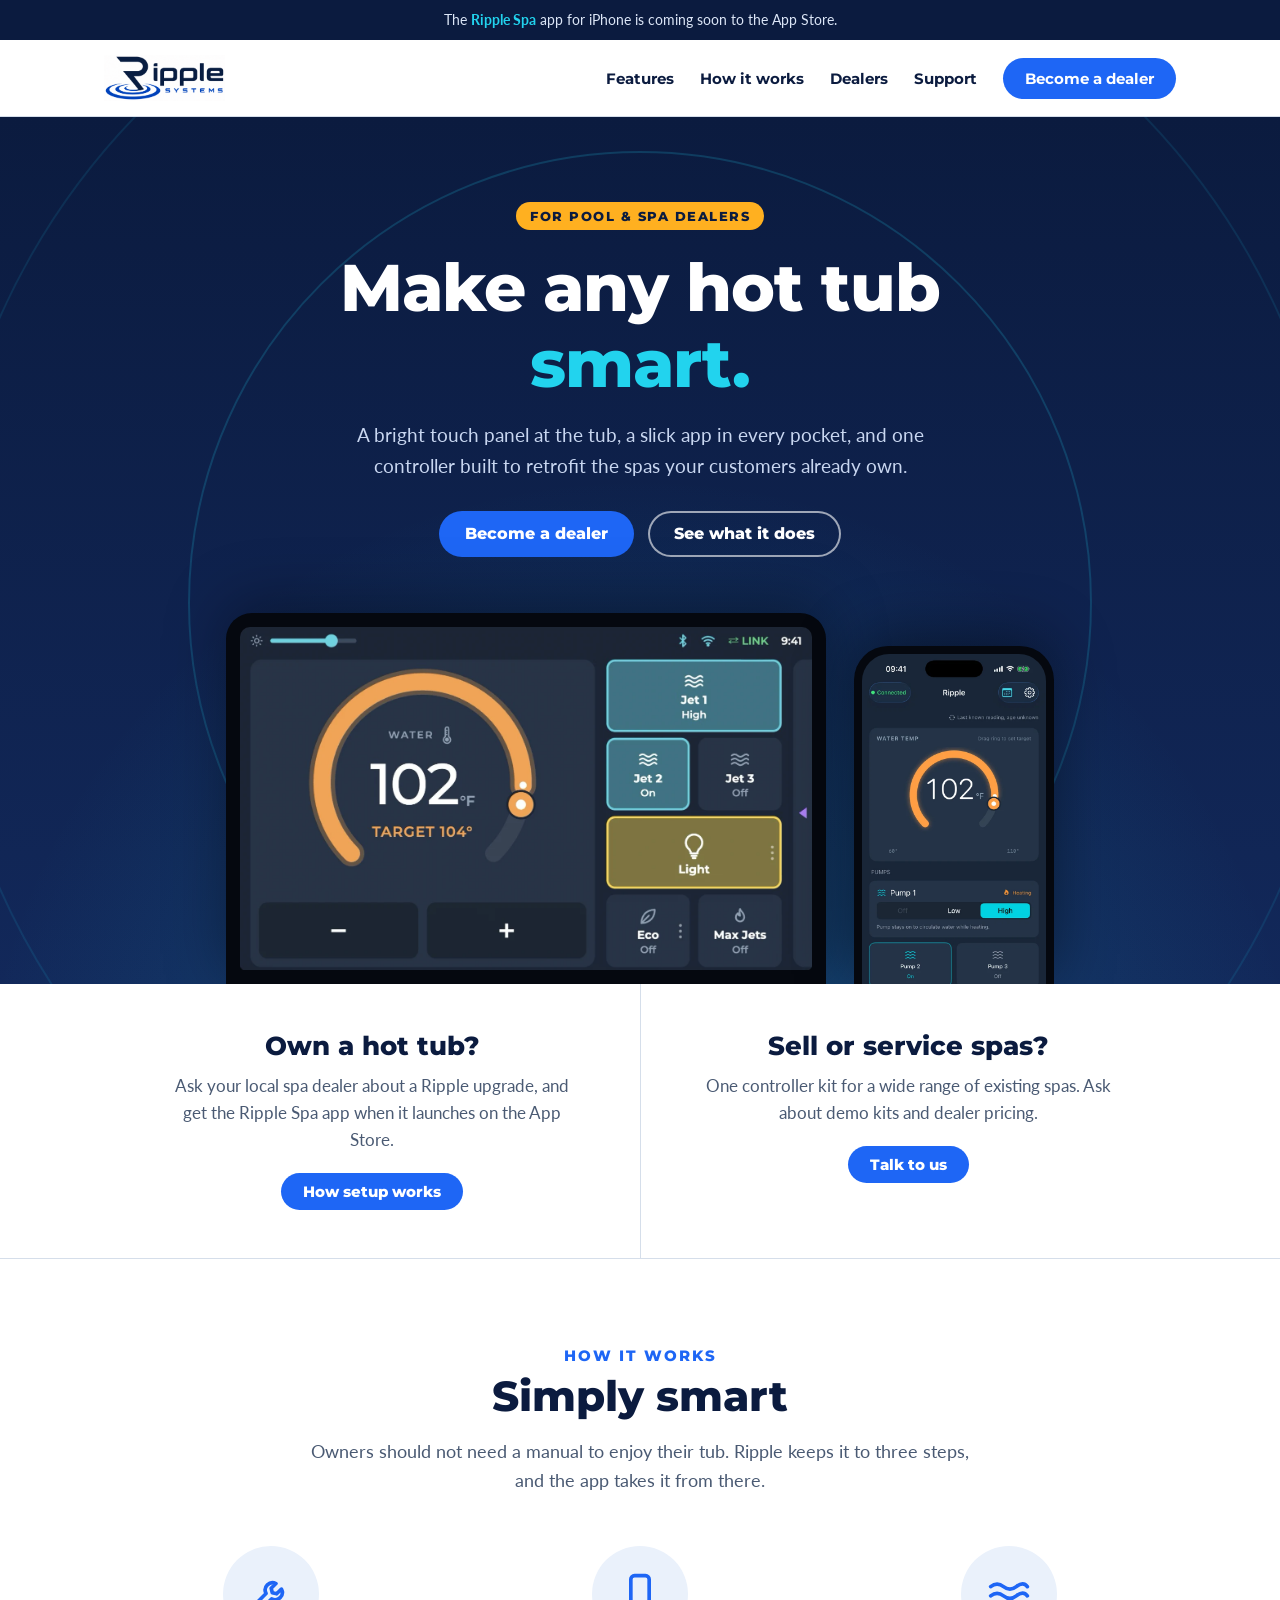
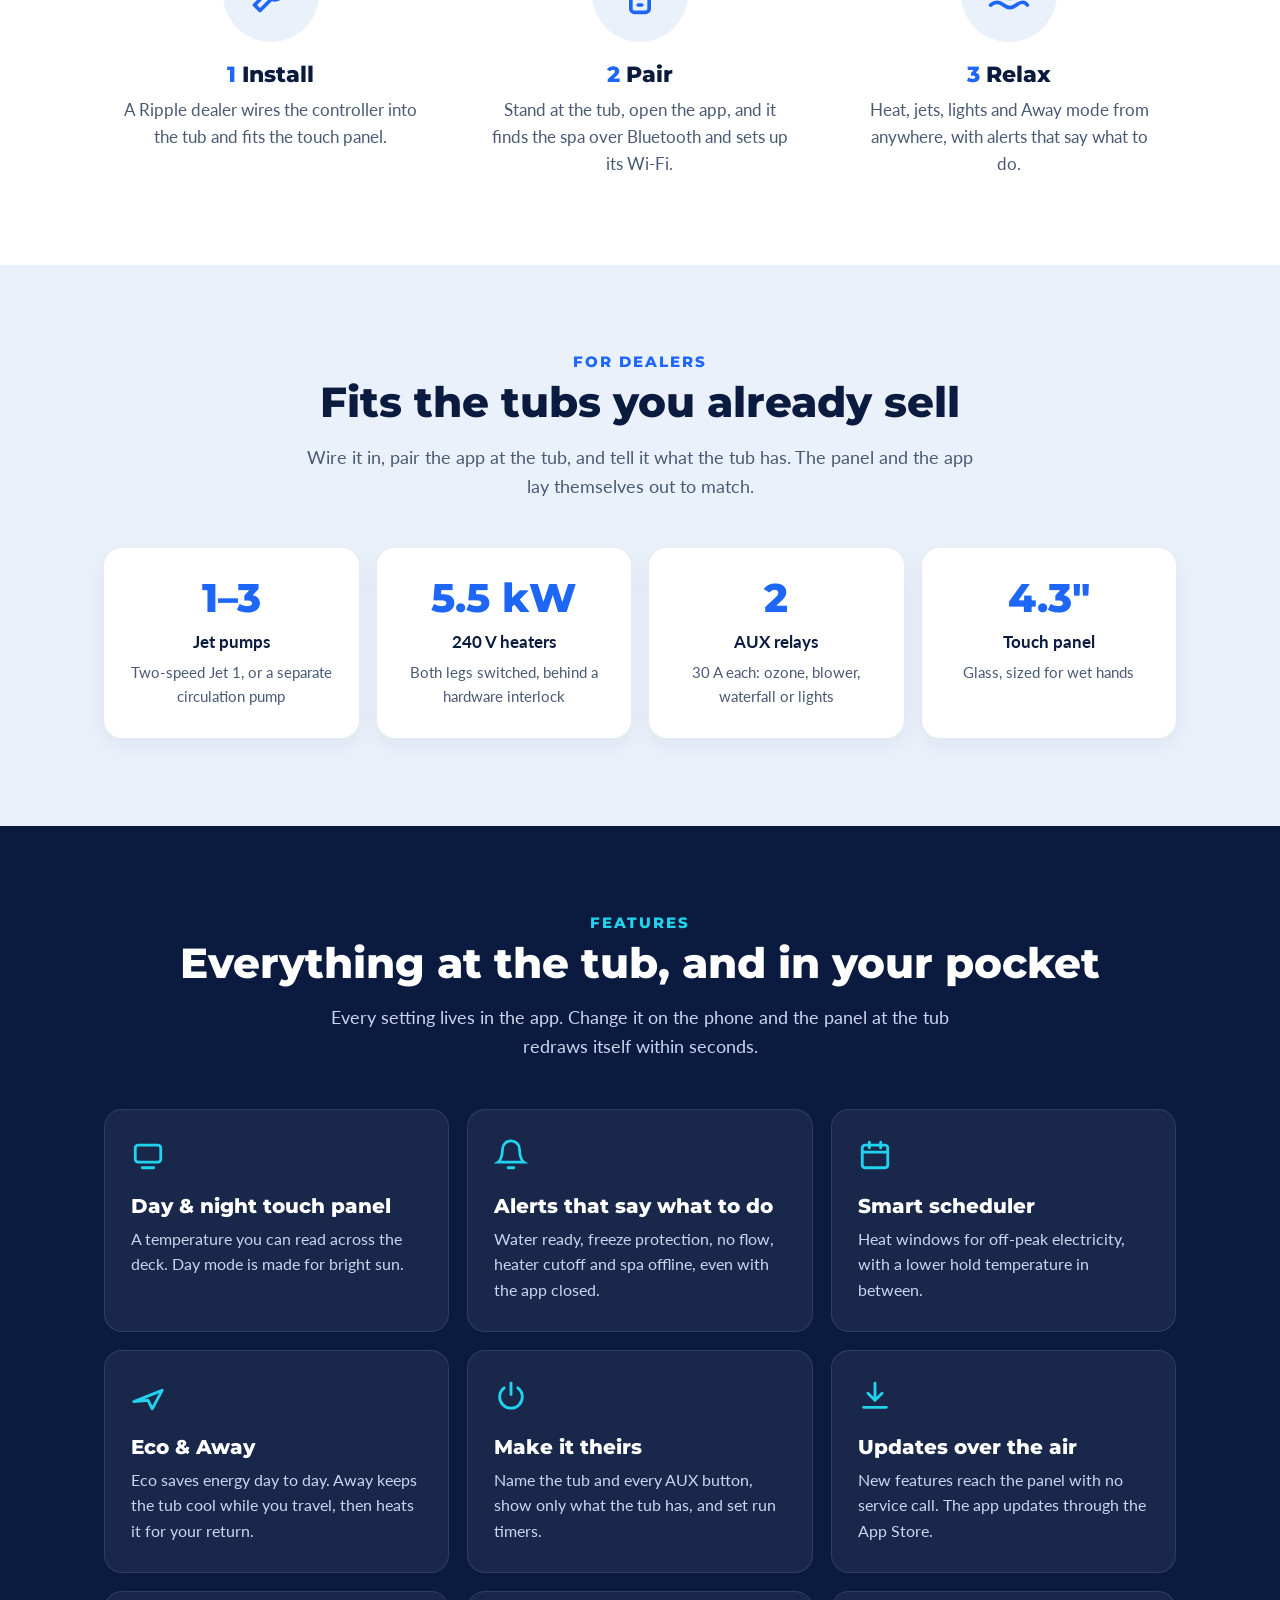
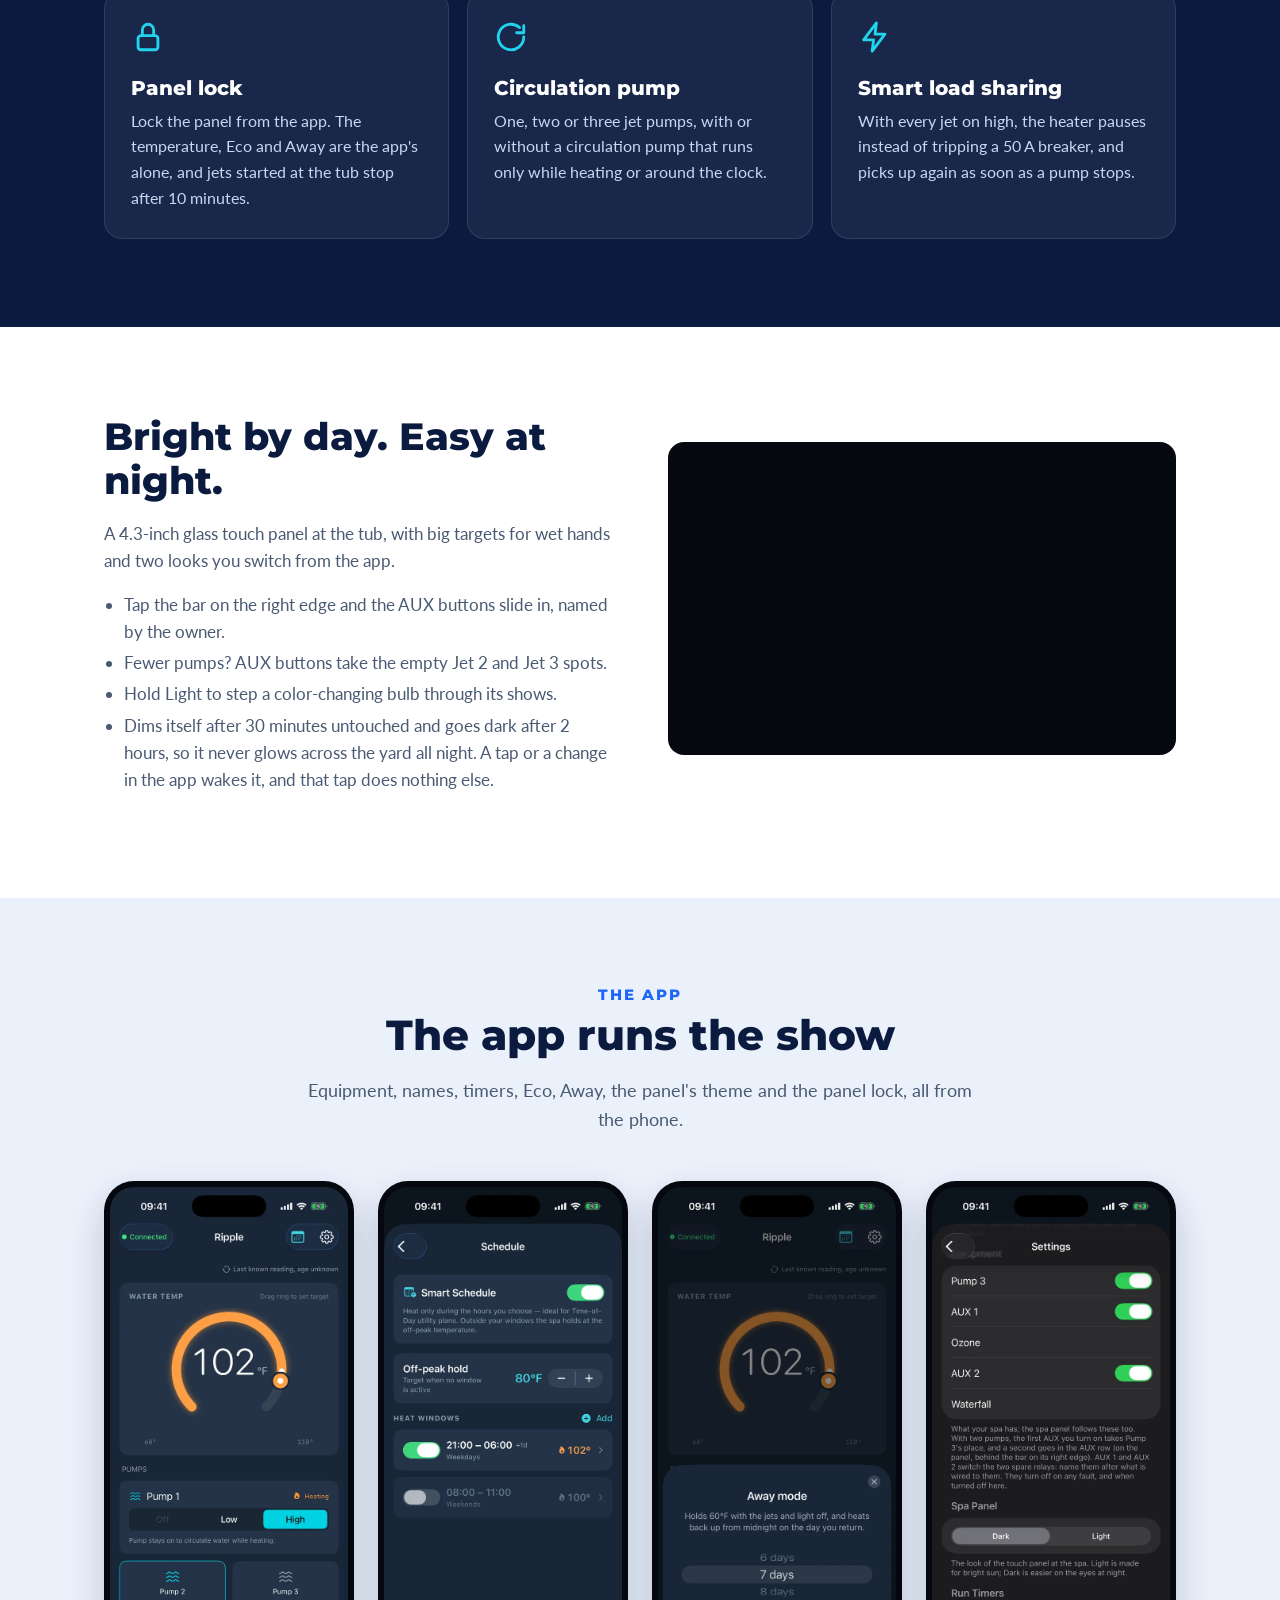
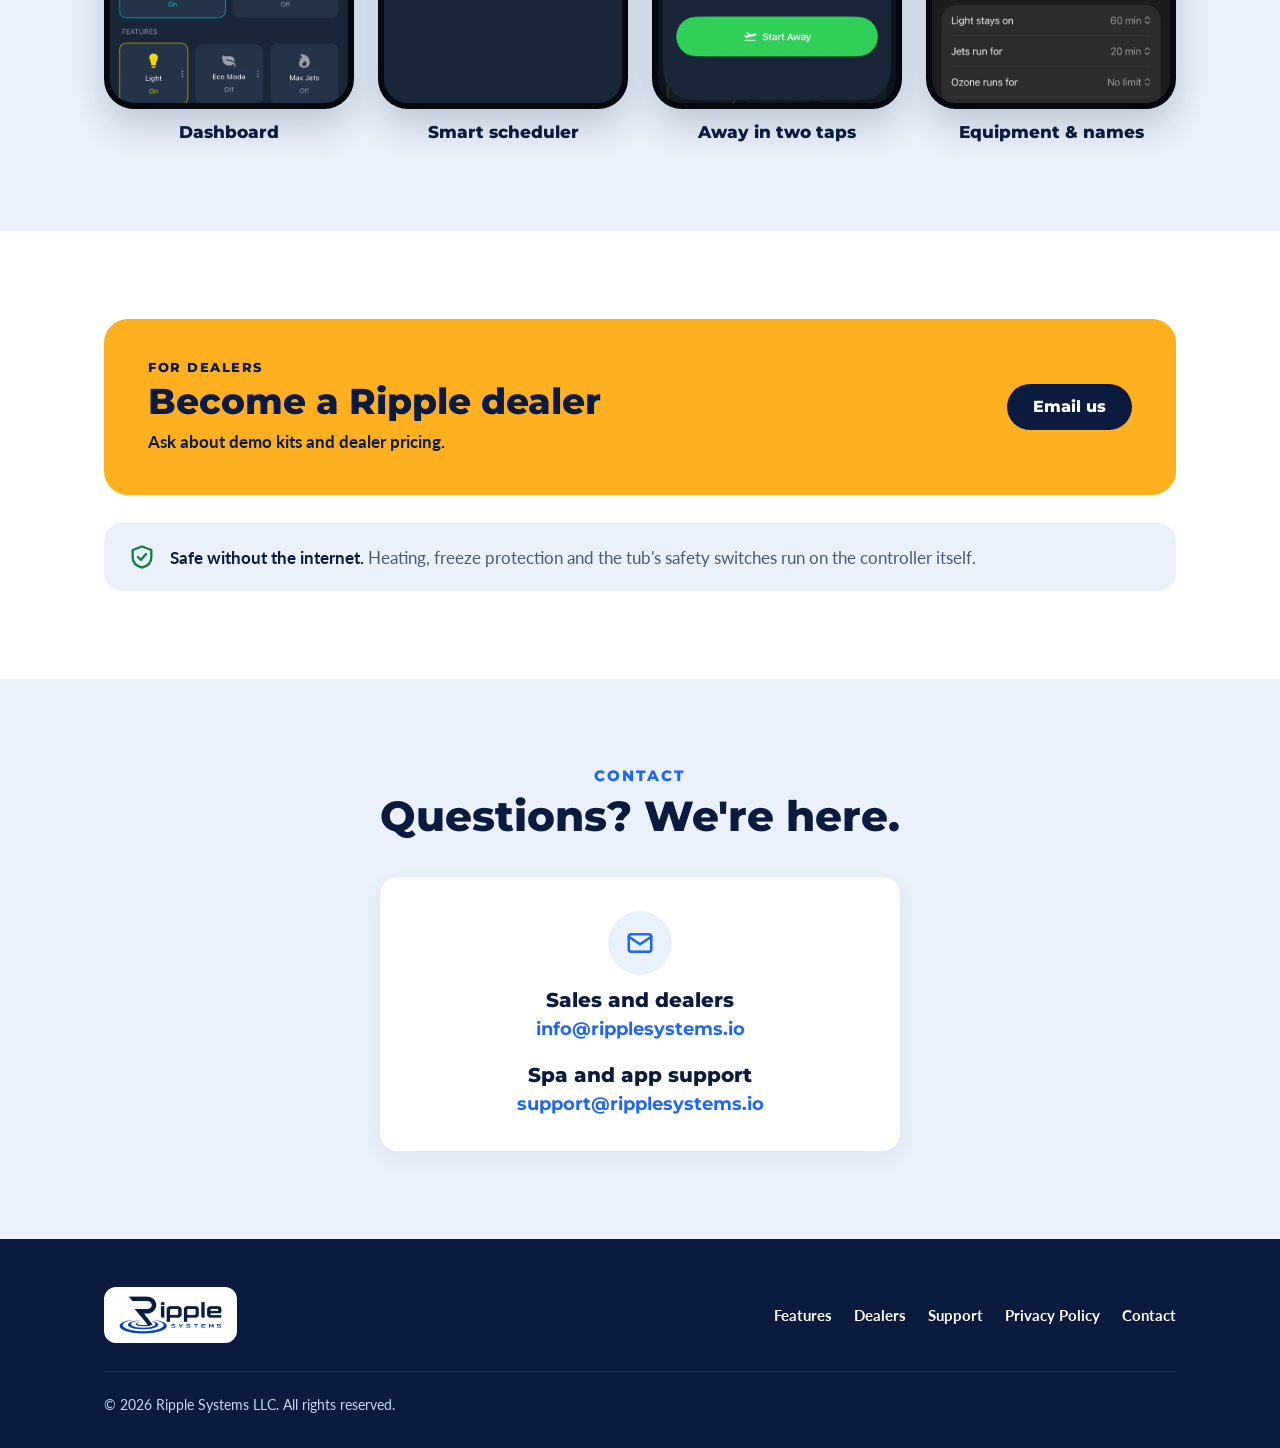
==== commit 4617c6c2: "Describe the panel's 2-hour screen-off The panel dims after 30 minutes untouched and turns its scree" ====
--- a/index.html
+++ b/index.html
@@ -204,7 +204,7 @@
           <li>Tap the bar on the right edge and the AUX buttons slide in, named by the owner.</li>
           <li>Fewer pumps? AUX buttons take the empty Jet 2 and Jet 3 spots.</li>
           <li>Hold Light to step a color-changing bulb through its shows.</li>
-          <li>Dims itself after 30 minutes untouched. A tap wakes it, and that tap does nothing else.</li>
+          <li>Dims itself after 30 minutes untouched and goes dark after 2 hours, so it never glows across the yard all night. A tap or a change in the app wakes it, and that tap does nothing else.</li>
         </ul>
       </div>
       <!-- Rotates day mode, night mode, the AUX curtain, the light color popup and Eco mode, 4 s each -->
